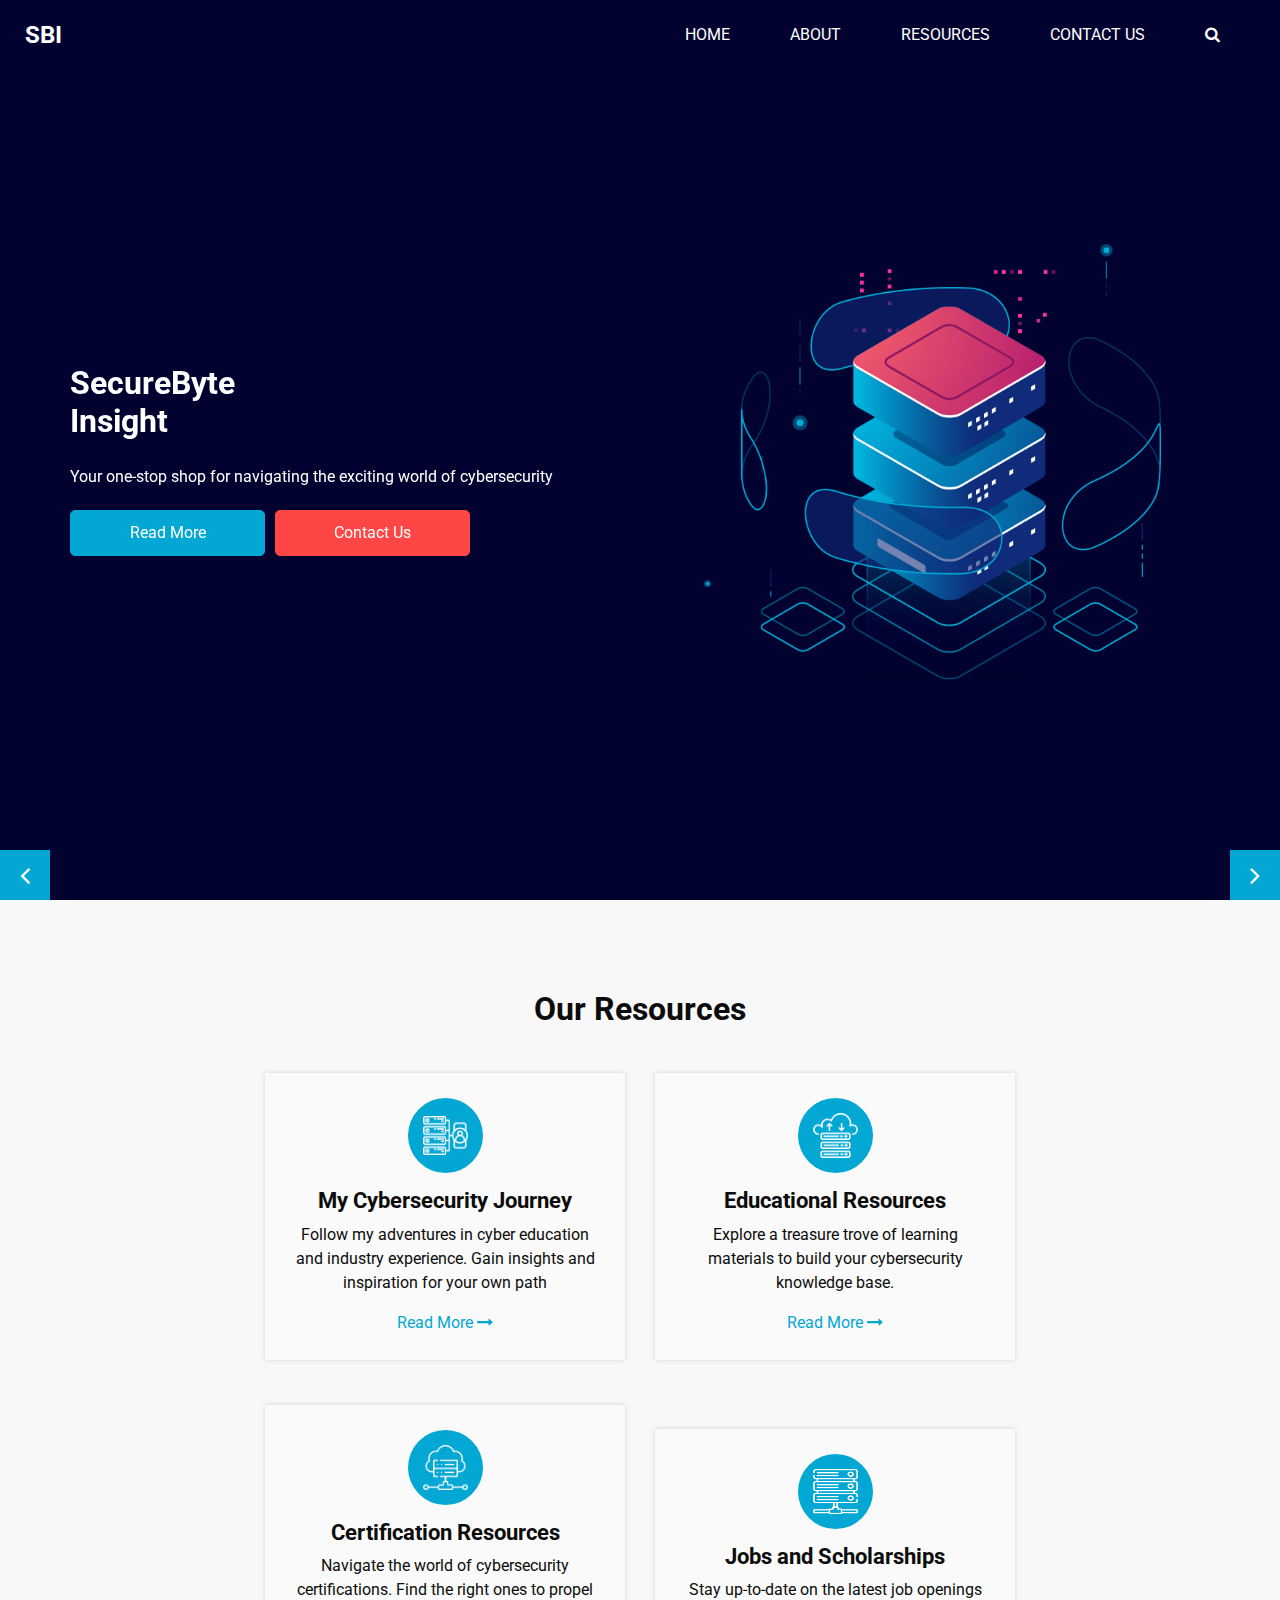
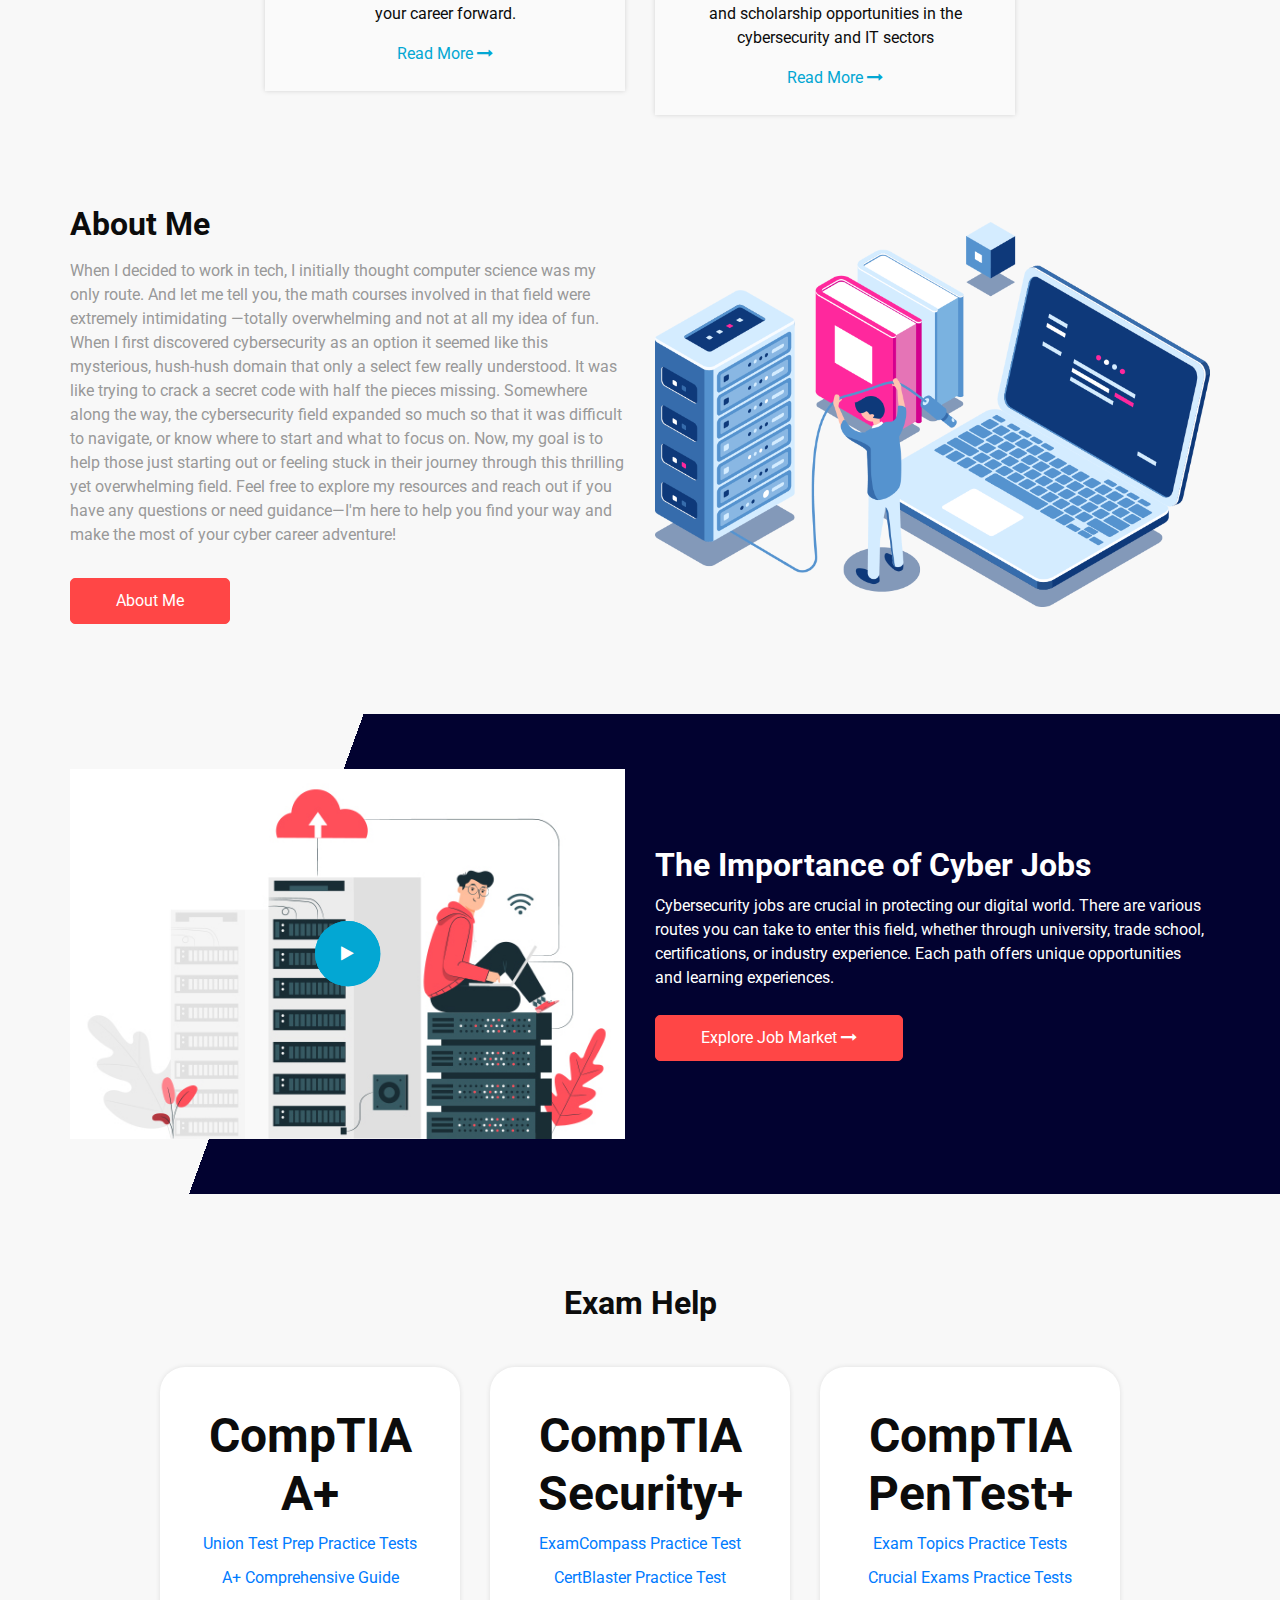
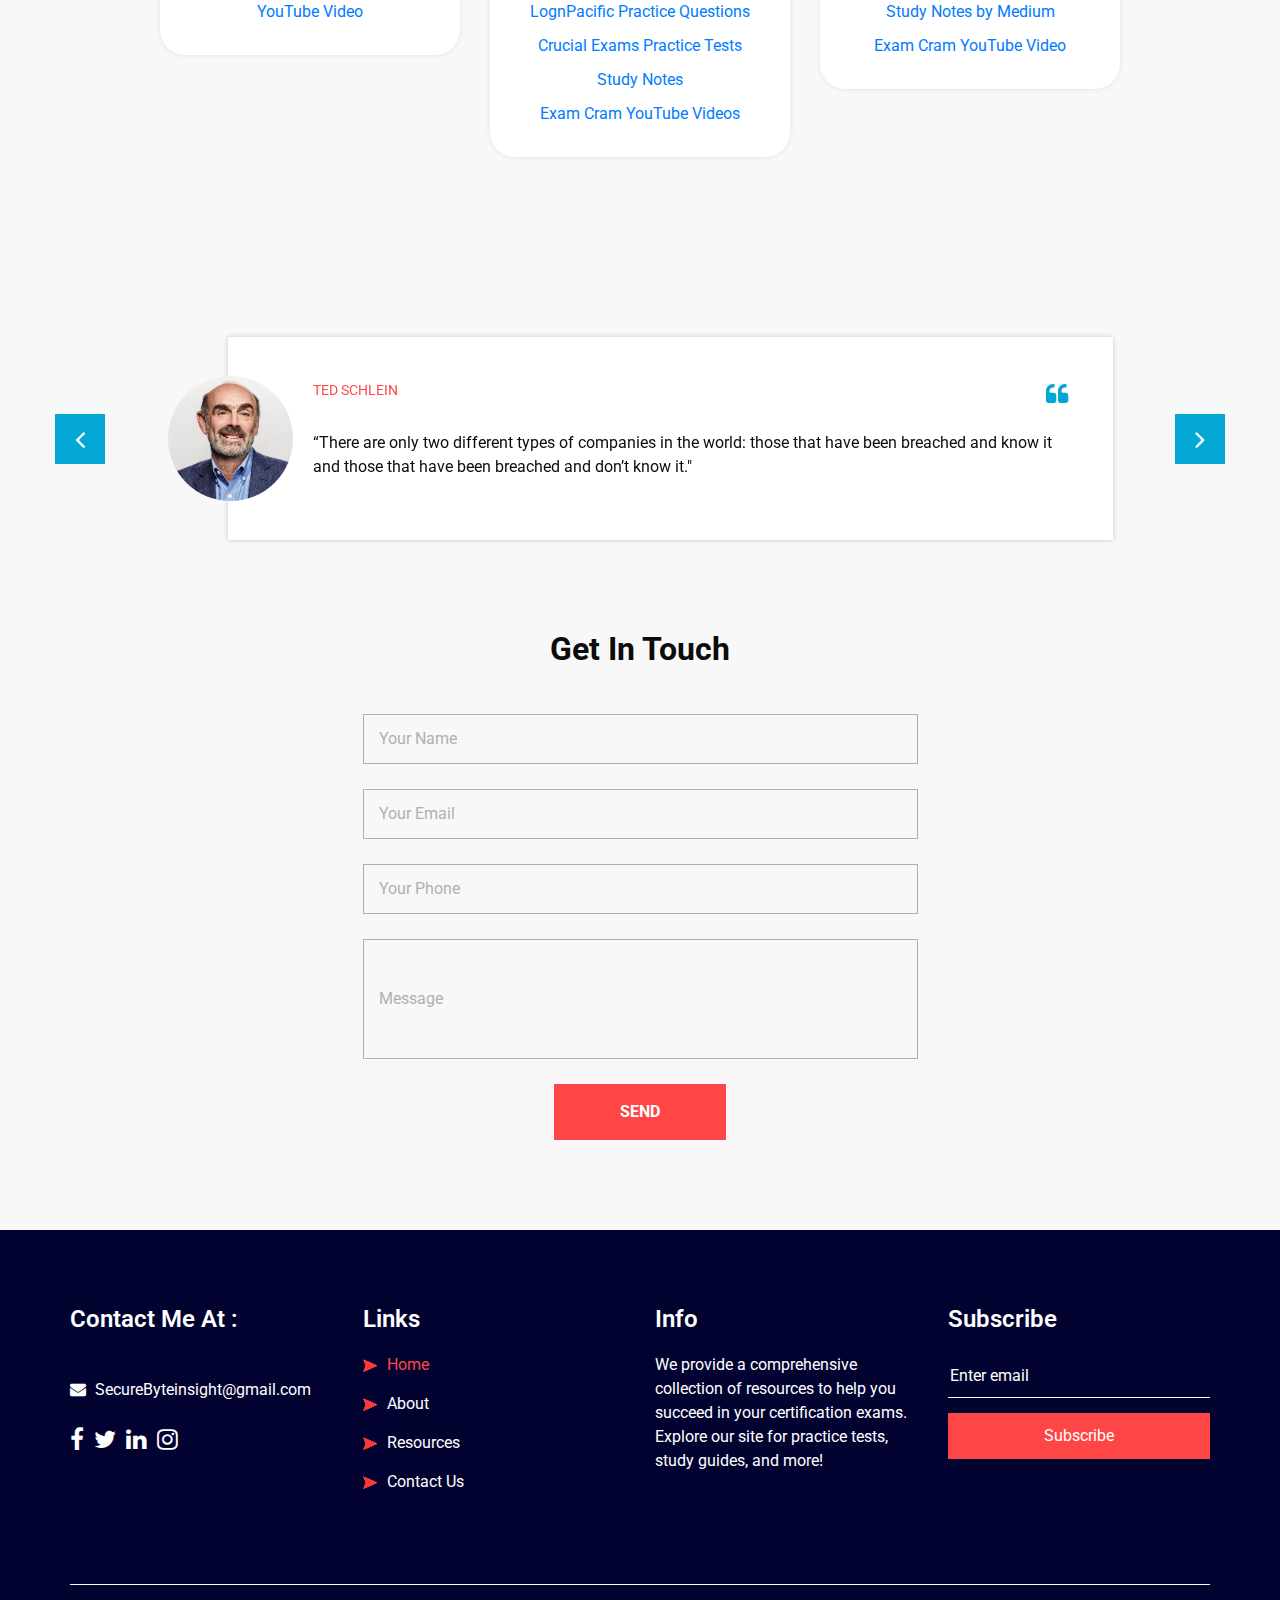
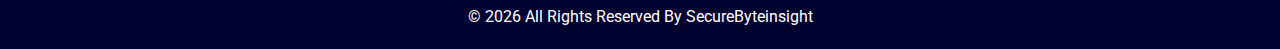
==== index.html @ 9b7c9694 "Add files via upload" ====
<!DOCTYPE html>
<html>

<head>
  <!-- Basic -->
  <meta charset="utf-8" />
  <meta http-equiv="X-UA-Compatible" content="IE=edge" />
  <!-- Mobile Metas -->
  <meta name="viewport" content="width=device-width, initial-scale=1, shrink-to-fit=no" />
  <!-- Site Metas -->
  <link rel="icon" href="images/fevicon.png" type="image/gif" />
  <meta name="keywords" content="" />
  <meta name="description" content="" />
  <meta name="author" content="" />

  <title>SecureByteinsight</title>


  <!-- bootstrap core css -->
  <link rel="stylesheet" type="text/css" href="css/bootstrap.css" />

  <!-- fonts style -->
  <link href="https://fonts.googleapis.com/css2?family=Roboto:wght@400;500;700;900&display=swap" rel="stylesheet">

  <!-- font awesome style -->
  <link href="css/font-awesome.min.css" rel="stylesheet" />

  <!-- Custom styles for this template -->
  <link href="css/style.css" rel="stylesheet" />
  <!-- responsive style -->
  <link href="css/responsive.css" rel="stylesheet" />

</head>

<body>

  <div class="hero_area">
    <!-- header section strats -->
    <header class="header_section">
      <div class="container-fluid">
        <nav class="navbar navbar-expand-lg custom_nav-container ">
          <a class="navbar-brand" href="index.html">
            <span>SBI</span>
          </a>

          <button class="navbar-toggler" type="button" data-toggle="collapse" data-target="#navbarSupportedContent" aria-controls="navbarSupportedContent" aria-expanded="false" aria-label="Toggle navigation">
            <span class=""> </span>
          </button>

          <div class="collapse navbar-collapse" id="navbarSupportedContent">
            <ul class="navbar-nav  ml-auto">
              <li class="nav-item active">
                <a class="nav-link" href="index.html">Home <span class="sr-only">(current)</span></a>
              </li>
              <li class="nav-item">
                <a class="nav-link" href="about.html"> About</a>
              </li>
              <li class="nav-item">
                <a class="nav-link" href="service.html">Resources</a>
              </li>
              <li class="nav-item">
                <a class="nav-link" href="contact.html">Contact Us</a>
              </li>
            </ul>
            <div class="quote_btn-container">
              <form class="form-inline">
                <button class="btn   nav_search-btn" type="submit">
                  <i class="fa fa-search" aria-hidden="true"></i>
                </button>
              </form>
              <a href="">
                
                <span>
                  
                </span>
              </a>
            </div>
          </div>
        </nav>
      </div>
    </header>
    <!-- end header section -->
    <!-- slider section -->
    <section class="slider_section ">
      <div id="customCarousel1" class="carousel slide" data-ride="carousel">
        <div class="carousel-inner">
          <div class="carousel-item active">
            <div class="container ">
              <div class="row">
                <div class="col-md-6">
                  <div class="detail-box">
                    <h1>
                      SecureByte <br>
                      Insight
                    </h1>
                    <p>
                      Your one-stop shop for navigating the exciting world of cybersecurity </p>
                    <div class="btn-box">
                      <a href="" class="btn-1">
                        Read More
                      </a>
                      <a href="" class="btn-2">
                        Contact Us
                      </a>
                    </div>
                  </div>
                </div>
                <div class="col-md-6">
                  <div class="row">
                    <div class=" col-lg-10 mx-auto">
                      <div class="img-box">
                        <img src="images/slider-img.png" alt="">
                      </div>
                    </div>
                  </div>
                </div>
              </div>
            </div>
          </div>
          <div class="carousel-item">
            <div class="container ">
              <div class="row">
                <div class="col-md-6">
                  <div class="detail-box">
                    <h1>
                      Welcome <br>
                      
                    </h1>
                    <p>
                      We are passionate about cyber education and helping others like you get started in this dynamic field</p>
                    <div class="btn-box">
                      <a href="" class="btn-1">
                        Read More
                      </a>
                      <a href="" class="btn-2">
                        Contact Us
                      </a>
                    </div>
                  </div>
                </div>
                <div class="col-md-6">
                  <div class="row">
                    <div class=" col-lg-10 mx-auto">
                      <div class="img-box">
                        <img src="images/slider-img.png" alt="">
                      </div>
                    </div>
                  </div>
                </div>
              </div>
            </div>
          </div>
          <div class="carousel-item">
            <div class="container ">
              <div class="row">
                <div class="col-md-6">
                  <div class="detail-box">
                    <h1>
                      The way of <br>
                      Success
                    </h1>
                    <p>
                      Whether you're new to IT or aiming to specialize in cyber this website is your launchpad to success</p>
                    <div class="btn-box">
                      <a href="" class="btn-1">
                        Read More
                      </a>
                      <a href="" class="btn-2">
                        Contact Us
                      </a>
                    </div>
                  </div>
                </div>
                <div class="col-md-6">
                  <div class="row">
                    <div class=" col-lg-10 mx-auto">
                      <div class="img-box">
                        <img src="images/slider-img.png" alt="">
                      </div>
                    </div>
                  </div>
                </div>
              </div>
            </div>
          </div>
        </div>
        <div class="carousel_btn-box">
          <a class="carousel-control-prev" href="#customCarousel1" role="button" data-slide="prev">
            <i class="fa fa-angle-left" aria-hidden="true"></i>
            <span class="sr-only">Previous</span>
          </a>
          <a class="carousel-control-next" href="#customCarousel1" role="button" data-slide="next">
            <i class="fa fa-angle-right" aria-hidden="true"></i>
            <span class="sr-only">Next</span>
          </a>
        </div>
      </div>
    </section>
    <!-- end slider section -->
  </div>

<!-- service section -->
<section class="service_section layout_padding">
  <div class="container">
    <div class="heading_container heading_center">
      <h2>
        Our Resources
      </h2>
    </div>
  </div>
  <div class="container">
    <div class="row justify-content-center">
      <div class="col-md-6 col-lg-4">
        <div class="box">
          <div class="img-box">
            <img src="images/s1.png" alt="">
          </div>
          <div class="detail-box">
            <h4>
              My Cybersecurity Journey
            </h4>
            <p>
              Follow my adventures in cyber education and industry experience. Gain insights and inspiration for your own path
            </p>
            <a href="about.html">
              Read More
              <i class="fa fa-long-arrow-right" aria-hidden="true"></i>
            </a>
          </div>
        </div>
      </div>
      <div class="col-md-6 col-lg-4">
        <div class="box">
          <div class="img-box">
            <img src="images/s2.png" alt="">
          </div>
          <div class="detail-box">
            <h4>
              Educational Resources
            </h4>
            <p>
              Explore a treasure trove of learning materials to build your cybersecurity knowledge base.
            </p>
            <a href="">
              Read More
              <i class="fa fa-long-arrow-right" aria-hidden="true"></i>
            </a>
          </div>
        </div>
      </div>
      <div class="w-100 d-none d-md-block"></div>
      <div class="col-md-6 col-lg-4">
        <div class="box">
          <div class="img-box">
            <img src="images/s3.png" alt="">
          </div>
          <div class="detail-box">
            <h4>
              Certification Resources
            </h4>
            <p>
              Navigate the world of cybersecurity certifications. Find the right ones to propel your career forward.
            </p>
            <a href="">
              Read More
              <i class="fa fa-long-arrow-right" aria-hidden="true"></i>
            </a>
          </div>
        </div>
      </div>
      <div class="col-md-6 col-lg-4 mt-4">
        <div class="box">
          <div class="img-box">
            <img src="images/s4.png" alt="">
          </div>
          <div class="detail-box">
            <h4>
              Jobs and Scholarships
            </h4>
            <p>
              Stay up-to-date on the latest job openings and scholarship opportunities in the cybersecurity and IT sectors
            </p>
            <a href="">
              Read More
              <i class="fa fa-long-arrow-right" aria-hidden="true"></i>
            </a>
          </div>
        </div>
      </div>
    </div>
  </div>
</section>

       

  <!-- end service section -->

  <!-- about section -->

  <section class="about_section layout_padding-bottom">
    <div class="container  ">
      <div class="row">
        <div class="col-md-6">
          <div class="detail-box">
            <div class="heading_container">
              <h2>
                About Me
              </h2>
            </div>
            <p>
              When I decided to work in tech, I initially thought computer science was my only route. And let me tell you, the math courses involved in that field were extremely intimidating —totally overwhelming and not at all my idea of fun. When I first discovered cybersecurity as an option it seemed like this mysterious, hush-hush domain that only a select few really understood. It was like trying to crack a secret code with half the pieces missing.  Somewhere along the way, the cybersecurity field expanded so much so that it was difficult to navigate, or know where to start and what to focus on. Now, my goal is to help those just starting out or feeling stuck in their journey through this thrilling yet overwhelming field. Feel free to explore my resources and reach out if you have any questions or need guidance—I'm here to help you find your way and make the most of your cyber career adventure! </p>

              <a href="about.html" class="btn-1">
                About Me 
              </a>
            
          </div>
        </div>
        <div class="col-md-6 ">
          <div class="img-box">
            <img src="images/about-img.png" alt="">
          </div>
        </div>

      </div>
    </div>
  </section>

  <!-- end about section -->


<!-- server section -->

<section class="server_section">
  <div class="container ">
    <div class="row">
      <div class="col-md-6">
        <div class="img-box">
          <img src="images/server-img.jpg" alt="">
          <div class="play_btn">
            <button>
              <i class="fa fa-play" aria-hidden="true"></i>
            </button>
          </div>
        </div>
      </div>
      <div class="col-md-6">
        <div class="detail-box">
          <div class="heading_container">
            <h2>
              The Importance of Cyber Jobs
            </h2>
            <p>
              Cybersecurity jobs are crucial in protecting our digital world. There are various routes you can take to enter this field, whether through university, trade school, certifications, or industry experience. Each path offers unique opportunities and learning experiences.
            </p>
          </div>
          <a href="https://www.cyberseek.org/">
            Explore Job Market
            <i class="fa fa-long-arrow-right" aria-hidden="true"></i>
          </a>
        </div>
      </div>
    </div>
  </div>
</section>

<!-- end server section -->


  <!-- price section -->

  <section class="price_section layout_padding">
    <div class="container">
      <div class="heading_container heading_center">
        <h2>
          Exam Help
        </h2>
      </div>
      <div class="price_container ">
        <div class="box">
          <div class="detail-box">
            <h2><span>CompTIA A+</span></h2>
            <h6>
            </h6>
            <ul class="price_features">
              <li>
                <li><a href="https://uniontestprep.com/comptia-a-core-series-exam/practice-test">Union Test Prep Practice Tests</a></li>
              </li>
              <li>
                <li><a href="https://medium.com/@amari.williams/comptia-a-certification-comprehensive-guide-2024-8d96bae0c6e0">A+ Comprehensive Guide</a></li>
              </li>
              <li>
                <li><a href="https://www.youtube.com/watch?v=6m_DZSzRajs">YouTube Video</a></li>
              </li>
              <li>
          
              </li>
              <li>
    
              </li>
              <li>
                
              </li>
            </ul>
          </div>
        </div>
        <div class="box">
          <div class="detail-box">
            <h2><span>CompTIA Security+</span></h2>
            <h6>
            </h6>
            <ul class="price_features">
              <li>
                  <a href="https://www.examcompass.com/comptia-security-plus-practice-test-1-exam-sy0-701" target="_blank">ExamCompass Practice Test</a>
              </li>
              <li>
                <li><a href="https://certblaster.com/free-security-sy0-701-practice-test/" target="_blank">CertBlaster Practice Test</a></li>
              </li>
              <li>
                <li><a href="https://lognpacific.com/free-certification-practice-tests/free-security-sy0-701-practice-questions/" target="_blank">LognPacific Practice Questions</a></li>
              <li>
                <li><a href="https://crucialexams.com/exams/comptia/security/sy0-701/practice-tests-practice-questions" target="_blank">Crucial Exams Practice Tests</a></li>
              </li>
              </li>
              <li>
                <li><a href="https://examsdigest.com/7-days-before-your-comptia-security-certification-exam/" target="_blank">Study Notes</a></li>
              </li>
              <li>
                <li><a href="https://www.youtube.com/playlist?list=PL7XJSuT7Dq_UDJgYoQGIW9viwM5hc4C7n" target="_blank">Exam Cram YouTube Videos</a></li>
              </li>
            </ul>
          </div>
        </div>
        <div class="box">
          <div class="detail-box">
            <h2><span>CompTIA PenTest+</span></h2>
            <h6>
            </h6>
            <ul class="price_features">
              <li>
                <li><a href="https://www.examtopics.com/exams/comptia/pt0-002/view/">Exam Topics Practice Tests</a></li>
              </li>
              <li>
                <li><a href="https://crucialexams.com/exams/comptia/pentest/pt0-002/practice-tests-practice-questions">Crucial Exams Practice Tests</a></li>
              </li>
              <li>
                <li><a href="https://codebendercate.medium.com/my-notes-for-pentest-2024-61a94aecab69">Study Notes by Medium </a></li>
              </li>
              <li>
                <li><a href="https://www.youtube.com/watch?v=WczBlBjoQeI">Exam Cram YouTube Video</a></li>
              </li>
              <li>
                
              </li>
              <li>
              
              </li>
            </ul>
          </div>
          </div>
        </div>
      </div>
    </div>
  </section>

  <!-- price section -->

  <!-- client section -->
  <section class="client_section ">
    <div class="container">
      <div class="heading_container heading_center">
        <h2>

        </h2>
        <p>
          
        </p>
      </div>
    </div>
    <div class="container px-0">
      <div id="customCarousel2" class="carousel  slide" data-ride="carousel">
        <div class="carousel-inner">
          <div class="carousel-item active">
            <div class="container">
              <div class="row">
                <div class="col-md-10 mx-auto">
                  <div class="box">
                    <div class="img-box">
                      <img src="images/ted2.jpg" alt="">
                    </div>
                    <div class="detail-box">
                      <div class="client_info">
                        <div class="client_name">
                          <h5>
                          </h5>
                          <h6>
                            Ted Schlein
                          </h6>
                        </div>
                        <i class="fa fa-quote-left" aria-hidden="true"></i>
                      </div>
                      <p>
                        “There are only two different types of companies in the world: those that have been breached and know it and those that have been breached and don’t know it." 
                      </p>
                    </div>
                  </div>
                </div>
              </div>
            </div>
          </div>
          <div class="carousel-item">
            <div class="container">
              <div class="row">
                <div class="col-md-10 mx-auto">
                  <div class="box">
                    <div class="img-box">
                      <img src="images/britney.jpg" alt="">
                    </div>
                    <div class="detail-box">
                      <div class="client_info">
                        <div class="client_name">
                          <h5>
                          </h5>
                          <h6>
                            Britney Hommertzheim
                          </h6>
                        </div>
                        <i class="fa fa-quote-left" aria-hidden="true"></i>
                      </div>
                      <p>
                        “As cybersecurity leaders, we have to create our message of influence because security is a culture, and you need the business to take place and be part of that security culture.”
                      </p>
                    </div>
                  </div>
                </div>
              </div>
            </div>
          </div>
          <div class="carousel-item">
            <div class="container">
              <div class="row">
                <div class="col-md-10 mx-auto">
                  <div class="box">
                    <div class="img-box">
                      <img src="images/frank.jpg" alt="">
                    </div>
                    <div class="detail-box">
                      <div class="client_info">
                        <div class="client_name">
                          <h5>
                            
                          </h5>
                          <h6>
                            Frank Abagnale
                          </h6>
                        </div>
                        <i class="fa fa-quote-left" aria-hidden="true"></i>
                      </div>
                      <p>
                        “The only secure computer is one that’s unplugged, locked in a safe, and buried 20 feet under the ground.” 
                      </p>
                    </div>
                  </div>
                </div>
              </div>
            </div>
          </div>
        </div>
        <div class="carousel_btn-box">
          <a class="carousel-control-prev" href="#customCarousel2" role="button" data-slide="prev">
            <i class="fa fa-angle-left" aria-hidden="true"></i>
            <span class="sr-only">Previous</span>
          </a>
          <a class="carousel-control-next" href="#customCarousel2" role="button" data-slide="next">
            <i class="fa fa-angle-right" aria-hidden="true"></i>
            <span class="sr-only">Next</span>
          </a>
        </div>
      </div>
    </div>
  </section>
  <!-- end client section -->

  <!-- contact section -->
  <section class="contact_section layout_padding-bottom">
    <div class="container">
      <div class="heading_container heading_center">
        <h2>
          Get In Touch
        </h2>
      </div>
      <div class="row">
        <div class="col-md-8 col-lg-6 mx-auto">
          <div class="form_container">
            <form action="">
              <div>
                <input type="text" placeholder="Your Name" />
              </div>
              <div>
                <input type="email" placeholder="Your Email" />
              </div>
              <div>
                <input type="text" placeholder="Your Phone" />
              </div>
              <div>
                <input type="text" class="message-box" placeholder="Message" />
              </div>
              <div class="btn_box ">
                <button>
                  SEND
                </button>
              </div>
            </form>
          </div>
        </div>
      </div>
    </div>
  </section>
  <!-- end contact section -->

  <!-- info section -->

  <section class="info_section layout_padding2">
    <div class="container">
      <div class="row">
        <div class="col-md-3">
          <div class="info_contact">
            <h4>
              Contact Me At : 
            </h4>
            <div class="contact_link_box">
              <a href="">
                
                <span>
                  
                </span>
              </a>
              <a href="">
                
                <span>
              
                </span>
              </a>
              <a href="">
                <i class="fa fa-envelope" aria-hidden="true"></i>
                <span>
                  SecureByteinsight@gmail.com
                </span>
              </a>
            </div>
          </div>
          <div class="info_social">
            <a href="">
              <i class="fa fa-facebook" aria-hidden="true"></i>
            </a>
            <a href="">
              <i class="fa fa-twitter" aria-hidden="true"></i>
            </a>
            <a href="">
              <i class="fa fa-linkedin" aria-hidden="true"></i>
            </a>
            <a href="">
              <i class="fa fa-instagram" aria-hidden="true"></i>
            </a>
          </div>
        </div>
        <div class="col-md-3">
          <div class="info_link_box">
            <h4>
              Links
            </h4>
            <div class="info_links">
              <a class="active" href="index.html">
                <img src="images/nav-bullet.png" alt="">
                Home
              </a>
              <a class="" href="about.html">
                <img src="images/nav-bullet.png" alt="">
                About
              </a>

              <a class="" href="services.html">
                <img src="images/nav-bullet.png" alt="">
                Resources
              </a>
              <a class="" href="contact.html">
                <img src="images/nav-bullet.png" alt="">
                Contact Us
              </a>
            </div>
          </div>
        </div>
        <div class="col-md-3">
          <div class="info_detail">
            <h4>
              Info
            </h4>
            <p>
              We provide a comprehensive collection of resources to help you succeed in your certification exams. Explore our site for practice tests, study guides, and more!
            </p>
          </div>
        </div>
        <div class="col-md-3 mb-0">
          <h4>
            Subscribe
          </h4>
          <form action="#">
            <input type="text" placeholder="Enter email" />
            <button type="submit">
              Subscribe
            </button>
          </form>
        </div>
      </div>
    </div>
  </section>

  <!-- end info section -->


  <!-- footer section -->
  <footer class="footer_section">
    <div class="container">
      <p>
        &copy; <span id="displayYear"></span> All Rights Reserved By
        <a href="https://html.design/">SecureByteinsight</a>
      </p>
    </div>
  </footer>
  <!-- footer section -->

  <!-- jQery -->
  <script src="js/jquery-3.4.1.min.js"></script>
  <!-- bootstrap js -->
  <script src="js/bootstrap.js"></script>
  <!-- custom js -->
  <script src="js/custom.js"></script>


</body>

</html>
---- css/style.css ----
body {
  font-family: "Roboto", sans-serif;
  color: #0c0c0c;
  background-color: #f8f8f8;
  overflow-x: hidden;
}

.layout_padding {
  padding: 90px 0;
}

.layout_padding2 {
  padding: 75px 0;
}

.layout_padding2-top {
  padding-top: 75px;
}

.layout_padding2-bottom {
  padding-bottom: 75px;
}

.layout_padding-top {
  padding-top: 90px;
}

.layout_padding-bottom {
  padding-bottom: 90px;
}

.heading_container {
  display: -webkit-box;
  display: -ms-flexbox;
  display: flex;
  -webkit-box-orient: vertical;
  -webkit-box-direction: normal;
      -ms-flex-direction: column;
          flex-direction: column;
  -webkit-box-align: start;
      -ms-flex-align: start;
          align-items: flex-start;
}

.heading_container h2 {
  position: relative;
  font-weight: bold;
  margin: 0;
}

.heading_container.heading_center {
  -webkit-box-align: center;
      -ms-flex-align: center;
          align-items: center;
  text-align: center;
}

.heading_container p {
  margin-top: 10px;
  margin-bottom: 0;
}

.container_border_style {
  position: relative;
  padding: 20px;
}

.container_border_style::before, .container_border_style::after {
  content: "";
  position: absolute;
  top: 50%;
  width: 3px;
  height: 90px;
  background-color: #03a7d3;
  -webkit-transform: translateY(-50%);
          transform: translateY(-50%);
}

.container_border_style::before {
  left: 0;
}

.container_border_style::after {
  right: 0;
}

a,
a:hover,
a:focus {
  text-decoration: none;
}

a:hover,
a:focus {
  color: initial;
}

.btn,
.btn:focus {
  outline: none !important;
  -webkit-box-shadow: none;
          box-shadow: none;
}

/*header section*/
.hero_area {
  position: relative;
  background-color: #020230;
  min-height: 100vh;
  display: -webkit-box;
  display: -ms-flexbox;
  display: flex;
  -webkit-box-orient: vertical;
  -webkit-box-direction: normal;
      -ms-flex-direction: column;
          flex-direction: column;
}

.sub_page .hero_area {
  min-height: auto;
}

.header_section .container-fluid {
  padding-right: 25px;
  padding-left: 25px;
}

.navbar-brand span {
  font-weight: bold;
  color: #ffffff;
  font-size: 24px;
  text-transform: uppercase;
}

.custom_nav-container {
  padding: 10px 0;
}

.custom_nav-container .navbar-nav .nav-item .nav-link {
  padding: 3px 15px;
  margin: 10px 15px;
  color: #ffffff;
  text-align: center;
  text-transform: uppercase;
}

.custom_nav-container .nav_search-btn {
  width: 35px;
  height: 35px;
  padding: 0;
  border: none;
  color: #ffffff;
  margin: 0 20px;
}

.custom_nav-container .navbar-toggler {
  outline: none;
}

.custom_nav-container .navbar-toggler {
  padding: 0;
  width: 37px;
  height: 42px;
  -webkit-transition: all 0.3s;
  transition: all 0.3s;
}

.custom_nav-container .navbar-toggler span {
  display: block;
  width: 35px;
  height: 4px;
  background-color: #ffffff;
  margin: 7px 0;
  -webkit-transition: all 0.3s;
  transition: all 0.3s;
  position: relative;
  border-radius: 5px;
  transition: all 0.3s;
}

.custom_nav-container .navbar-toggler span::before, .custom_nav-container .navbar-toggler span::after {
  content: "";
  position: absolute;
  left: 0;
  height: 100%;
  width: 100%;
  background-color: #ffffff;
  top: -10px;
  border-radius: 5px;
  -webkit-transition: all 0.3s;
  transition: all 0.3s;
}

.custom_nav-container .navbar-toggler span::after {
  top: 10px;
}

.custom_nav-container .navbar-toggler[aria-expanded="true"] {
  -webkit-transform: rotate(360deg);
          transform: rotate(360deg);
}

.custom_nav-container .navbar-toggler[aria-expanded="true"] span {
  -webkit-transform: rotate(45deg);
          transform: rotate(45deg);
}

.custom_nav-container .navbar-toggler[aria-expanded="true"] span::before, .custom_nav-container .navbar-toggler[aria-expanded="true"] span::after {
  -webkit-transform: rotate(90deg);
          transform: rotate(90deg);
  top: 0;
}

.custom_nav-container .navbar-toggler[aria-expanded="true"] .s-1 {
  -webkit-transform: rotate(45deg);
          transform: rotate(45deg);
  margin: 0;
  margin-bottom: -4px;
}

.custom_nav-container .navbar-toggler[aria-expanded="true"] .s-2 {
  display: none;
}

.custom_nav-container .navbar-toggler[aria-expanded="true"] .s-3 {
  -webkit-transform: rotate(-45deg);
          transform: rotate(-45deg);
  margin: 0;
  margin-top: -4px;
}

.custom_nav-container .navbar-toggler[aria-expanded="false"] .s-1,
.custom_nav-container .navbar-toggler[aria-expanded="false"] .s-2,
.custom_nav-container .navbar-toggler[aria-expanded="false"] .s-3 {
  -webkit-transform: none;
          transform: none;
}

.quote_btn-container {
  display: -webkit-box;
  display: -ms-flexbox;
  display: flex;
  -webkit-box-align: center;
      -ms-flex-align: center;
          align-items: center;
}

.quote_btn-container a {
  color: #ffffff;
  text-transform: uppercase;
}

.quote_btn-container a span {
  margin-left: 5px;
}

/*end header section*/
/* slider section */
.slider_section {
  -webkit-box-flex: 1;
      -ms-flex: 1;
          flex: 1;
  display: -webkit-box;
  display: -ms-flexbox;
  display: flex;
  -webkit-box-align: center;
      -ms-flex-align: center;
          align-items: center;
  padding-top: 45px;
  padding-bottom: 90px;
}

.slider_section .row {
  -webkit-box-align: center;
      -ms-flex-align: center;
          align-items: center;
}

.slider_section #customCarousel1 {
  width: 100%;
  position: unset;
}

.slider_section .detail-box {
  color: #ffffff;
}

.slider_section .detail-box h1 {
  font-weight: bold;
  margin-bottom: 25px;
  font-size: 2rem;
}

.slider_section .detail-box h1 span {
  font-size: 3rem;
  color: #03a7d3;
}

.slider_section .detail-box .btn-box {
  display: -webkit-box;
  display: -ms-flexbox;
  display: flex;
  margin: 0 -5px;
}

.slider_section .detail-box a {
  margin: 5px;
  width: 195px;
  text-align: center;
}

.slider_section .detail-box .btn-1 {
  display: inline-block;
  padding: 10px 15px;
  background-color: #03a7d3;
  color: #ffffff;
  border-radius: 5px;
  border: 1px solid #03a7d3;
  -webkit-transition: all .3s;
  transition: all .3s;
}

.slider_section .detail-box .btn-1:hover {
  background-color: transparent;
  color: #03a7d3;
}

.slider_section .detail-box .btn-2 {
  display: inline-block;
  padding: 10px 15px;
  background-color: #ff4646;
  color: #ffffff;
  border-radius: 5px;
  border: 1px solid #ff4646;
  -webkit-transition: all .3s;
  transition: all .3s;
}

.slider_section .detail-box .btn-2:hover {
  background-color: transparent;
  color: #ff4646;
}

.slider_section .img-box img {
  width: 100%;
}

.slider_section .carousel_btn-box {
  position: absolute;
  bottom: 0;
  left: 0;
  display: -webkit-box;
  display: -ms-flexbox;
  display: flex;
  -webkit-box-pack: justify;
      -ms-flex-pack: justify;
          justify-content: space-between;
  width: 100%;
  height: 50px;
  z-index: 3;
  font-size: 22px;
}

.slider_section .carousel_btn-box .carousel-control-prev,
.slider_section .carousel_btn-box .carousel-control-next {
  position: unset;
  width: 50px;
  height: 50px;
  background-color: #03a7d3;
  opacity: 1;
  font-size: 28px;
  -webkit-transition: all .3s;
  transition: all .3s;
}

.slider_section .carousel_btn-box .carousel-control-prev:hover,
.slider_section .carousel_btn-box .carousel-control-next:hover {
  background-color: #ffffff;
  color: #000000;
}

.about_section .row {
  -webkit-box-align: center;
      -ms-flex-align: center;
          align-items: center;
}

.about_section .img-box img {
  max-width: 100%;
}

.about_section .detail-box p {
  color: #999;
  margin-top: 15px;
}

.about_section .detail-box a {
  display: inline-block;
  padding: 10px 45px;
  background-color: #ff4646;
  color: #ffffff;
  border-radius: 5px;
  border: 1px solid #ff4646;
  -webkit-transition: all .3s;
  transition: all .3s;
  margin-top: 15px;
}

.about_section .detail-box a:hover {
  background-color: transparent;
  color: #ff4646;
}

.service_section {
  position: relative;
}

.service_section .box {
  margin-top: 45px;
  display: -webkit-box;
  display: -ms-flexbox;
  display: flex;
  -webkit-box-orient: vertical;
  -webkit-box-direction: normal;
      -ms-flex-direction: column;
          flex-direction: column;
  -webkit-box-align: center;
      -ms-flex-align: center;
          align-items: center;
  text-align: center;
  padding: 25px;
  background-color: #fafafa;
  -webkit-box-shadow: 0 0 5px 0 rgba(0, 0, 0, 0.15);
          box-shadow: 0 0 5px 0 rgba(0, 0, 0, 0.15);
}

.service_section .box .img-box {
  width: 75px;
  height: 75px;
  background-color: #03a7d3;
  border-radius: 100%;
  display: -webkit-box;
  display: -ms-flexbox;
  display: flex;
  -webkit-box-pack: center;
      -ms-flex-pack: center;
          justify-content: center;
  -webkit-box-align: center;
      -ms-flex-align: center;
          align-items: center;
  -webkit-transition: all .2s;
  transition: all .2s;
  padding: 10px;
}

.service_section .box .img-box img {
  width: 100%;
  max-width: 45px;
  max-height: 45px;
}

.service_section .box .detail-box {
  margin-top: 15px;
}

.service_section .box .detail-box h4 {
  font-weight: bold;
  font-size: 22px;
}

.service_section .box .detail-box a {
  color: #03a7d3;
}

.service_section .box .detail-box a:hover {
  color: #ff4646;
}

.service_section .box:hover .img-box {
  background-color: #ff4646;
}

.server_section {
  background: linear-gradient(110deg, transparent 25%, #020230 25%);
  padding: 55px 0;
  color: #ffffff;
}

.server_section .row {
  -webkit-box-align: center;
      -ms-flex-align: center;
          align-items: center;
}

.server_section .img-box {
  position: relative;
}

.server_section .img-box img {
  width: 100%;
}

.server_section .img-box .play_btn {
  position: absolute;
  top: 50%;
  left: 50%;
  display: -webkit-box;
  display: -ms-flexbox;
  display: flex;
  -webkit-box-align: center;
      -ms-flex-align: center;
          align-items: center;
  -webkit-box-pack: center;
      -ms-flex-pack: center;
          justify-content: center;
  width: 65px;
  height: 65px;
  -webkit-transform: translate(-50%, -50%);
          transform: translate(-50%, -50%);
  border: none;
}

.server_section .img-box .play_btn button {
  background-color: transparent;
  border: none;
  background-color: #03a7d3;
  color: #ffffff;
  width: 100%;
  height: 100%;
  border-radius: 100%;
  position: relative;
  z-index: 3;
  outline: none;
}

.server_section .img-box .play_btn:before, .server_section .img-box .play_btn:after {
  content: "";
  width: 100%;
  height: 100%;
  position: absolute;
  top: 50%;
  left: 50%;
  background-color: #03a7d3;
  opacity: 1;
  border-radius: 100%;
  -webkit-transform: translate(-50%, -50%);
          transform: translate(-50%, -50%);
}

.server_section .img-box .play_btn:before {
  z-index: 2;
  -webkit-animation: before-animation 1500ms infinite;
          animation: before-animation 1500ms infinite;
}

.server_section .img-box .play_btn:after {
  z-index: 1;
  -webkit-animation: after-animation 1500ms infinite;
          animation: after-animation 1500ms infinite;
}

@-webkit-keyframes before-animation {
  0% {
    -webkit-transform: translateX(-50%) translateY(-50%) translateZ(0) scale(1);
            transform: translateX(-50%) translateY(-50%) translateZ(0) scale(1);
    opacity: 1;
  }
  100% {
    -webkit-transform: translateX(-50%) translateY(-50%) translateZ(0) scale(1.5);
            transform: translateX(-50%) translateY(-50%) translateZ(0) scale(1.5);
    opacity: 0;
  }
}

@keyframes before-animation {
  0% {
    -webkit-transform: translateX(-50%) translateY(-50%) translateZ(0) scale(1);
            transform: translateX(-50%) translateY(-50%) translateZ(0) scale(1);
    opacity: 1;
  }
  100% {
    -webkit-transform: translateX(-50%) translateY(-50%) translateZ(0) scale(1.5);
            transform: translateX(-50%) translateY(-50%) translateZ(0) scale(1.5);
    opacity: 0;
  }
}

@-webkit-keyframes after-animation {
  0% {
    -webkit-transform: translateX(-50%) translateY(-50%) translateZ(0) scale(1);
            transform: translateX(-50%) translateY(-50%) translateZ(0) scale(1);
    opacity: 1;
  }
  100% {
    -webkit-transform: translateX(-50%) translateY(-50%) translateZ(0) scale(2);
            transform: translateX(-50%) translateY(-50%) translateZ(0) scale(2);
    opacity: 0;
  }
}

@keyframes after-animation {
  0% {
    -webkit-transform: translateX(-50%) translateY(-50%) translateZ(0) scale(1);
            transform: translateX(-50%) translateY(-50%) translateZ(0) scale(1);
    opacity: 1;
  }
  100% {
    -webkit-transform: translateX(-50%) translateY(-50%) translateZ(0) scale(2);
            transform: translateX(-50%) translateY(-50%) translateZ(0) scale(2);
    opacity: 0;
  }
}

.server_section .detail-box a {
  display: inline-block;
  padding: 10px 45px;
  background-color: #ff4646;
  color: #ffffff;
  border-radius: 5px;
  border: 1px solid #ff4646;
  -webkit-transition: all .3s;
  transition: all .3s;
  margin-top: 25px;
}

.server_section .detail-box a:hover {
  background-color: transparent;
  color: #ff4646;
}

.price_section .price_container {
  display: -webkit-box;
  display: -ms-flexbox;
  display: flex;
  -ms-flex-wrap: wrap;
      flex-wrap: wrap;
  -webkit-box-pack: center;
      -ms-flex-pack: center;
          justify-content: center;
  text-align: center;
}

.price_section .price_container .box {
  margin: 45px 15px 0 15px;
}

.price_section .price_container .box .detail-box {
  width: 300px;
  padding: 40px 20px 15px 20px;
  background-color: #fff;
  border-radius: 25px;
  -webkit-box-shadow: 0 0 5px 0 rgba(0, 0, 0, 0.1);
          box-shadow: 0 0 5px 0 rgba(0, 0, 0, 0.1);
}

.price_section .price_container .box .detail-box h2 {
  font-weight: bold;
}

.price_section .price_container .box .detail-box h2 span {
  font-size: 3rem;
}

.price_section .price_container .box .detail-box h6 {
  text-transform: uppercase;
  color: #03a7d3;
  font-size: 20px;
  margin-bottom: 10px;
}

.price_section .price_container .box .price_features {
  padding: 0;
  list-style-type: none;
}

.price_section .price_container .box .price_features li {
  margin: 10px 0;
}

.price_section .price_container .box .btn-box {
  margin-top: 25px;
}

.price_section .price_container .box .btn-box a {
  display: inline-block;
  padding: 10px 35px;
  background-color: #ff4646;
  color: #ffffff;
  border-radius: 5px;
  border: 1px solid #ff4646;
  -webkit-transition: all .3s;
  transition: all .3s;
  border: none;
}

.price_section .price_container .box .btn-box a:hover {
  background-color: transparent;
  color: #ff4646;
}

.price_section .price_container .box .btn-box a:hover {
  background-color: #03a7d3;
  color: #ffffff;
}

.price_section .price_container .box:hover {
  color: #ffffff;
}

.price_section .price_container .box:hover .detail-box {
  background-color: #03a7d3;
}

.price_section .price_container .box:hover h6 {
  color: #ffffff;
}

.price_section .price_container .box:hover a {
  background-color: #03a7d3;
  color: #ffffff;
}

.client_section {
  padding-bottom: 45px;
}

.client_section .heading_container {
  margin-bottom: 35px;
}

.client_section .box {
  display: -webkit-box;
  display: -ms-flexbox;
  display: flex;
  -webkit-box-align: center;
      -ms-flex-align: center;
          align-items: center;
  margin: 45px 0;
}

.client_section .box .img-box {
  width: 125px;
  height: 125px;
  min-width: 125px;
  border-radius: 100%;
  overflow: hidden;
  margin-right: -65px;
  position: relative;
}

.client_section .box .img-box img {
  width: 100%;
}

.client_section .box .client_info {
  display: -webkit-box;
  display: -ms-flexbox;
  display: flex;
  -webkit-box-pack: justify;
      -ms-flex-pack: justify;
          justify-content: space-between;
}

.client_section .box .client_info .client_name h5 {
  font-weight: bold;
  color: #03a7d3;
  margin-bottom: 0;
  text-transform: uppercase;
}

.client_section .box .client_info .client_name h6 {
  margin-bottom: 0;
  color: #ff4646;
  font-weight: normal;
  font-size: 14px;
  text-transform: uppercase;
}

.client_section .box .client_info i {
  font-size: 24px;
  color: #03a7d3;
}

.client_section .box p {
  margin-top: 25px;
}

.client_section .box .detail-box {
  background-color: #ffffff;
  padding: 45px 45px 45px 85px;
  -webkit-box-shadow: 0 0 5px 0 rgba(0, 0, 0, 0.2);
          box-shadow: 0 0 5px 0 rgba(0, 0, 0, 0.2);
}

.client_section .carousel-control-prev,
.client_section .carousel-control-next {
  width: 50px;
  height: 50px;
  background-color: #03a7d3;
  opacity: 1;
  font-size: 28px;
  font-weight: bold;
  top: 50%;
  -webkit-transform: translateY(-50%);
          transform: translateY(-50%);
}

.client_section .carousel-control-prev {
  left: 0;
}

.client_section .carousel-control-next {
  right: 0;
}

.contact_section {
  position: relative;
}

.contact_section .heading_container {
  margin-bottom: 45px;
}

.contact_section .form_container input {
  width: 100%;
  border: 1px solid #b0b0b0;
  height: 50px;
  margin-bottom: 25px;
  padding-left: 15px;
  background-color: transparent;
  outline: none;
  color: #101010;
}

.contact_section .form_container input::-webkit-input-placeholder {
  color: #b0b0b0;
}

.contact_section .form_container input:-ms-input-placeholder {
  color: #b0b0b0;
}

.contact_section .form_container input::-ms-input-placeholder {
  color: #b0b0b0;
}

.contact_section .form_container input::placeholder {
  color: #b0b0b0;
}

.contact_section .form_container input.message-box {
  height: 120px;
}

.contact_section .form_container .btn_box {
  display: -webkit-box;
  display: -ms-flexbox;
  display: flex;
  -webkit-box-pack: center;
      -ms-flex-pack: center;
          justify-content: center;
}

.contact_section .form_container button {
  border: none;
  text-transform: uppercase;
  display: inline-block;
  padding: 15px 65px;
  background-color: #ff4646;
  color: #ffffff;
  border-radius: 0;
  border: 1px solid #ff4646;
  -webkit-transition: all .3s;
  transition: all .3s;
  font-weight: bold;
}

.contact_section .form_container button:hover {
  background-color: transparent;
  color: #ff4646;
}

/* info section */
.info_section {
  background-color: #020230;
  color: #ffffff;
}

.info_section h4 {
  font-weight: 600;
  margin-bottom: 20px;
}

.info_section .info_contact .contact_link_box {
  display: -webkit-box;
  display: -ms-flexbox;
  display: flex;
  -webkit-box-orient: vertical;
  -webkit-box-direction: normal;
      -ms-flex-direction: column;
          flex-direction: column;
}

.info_section .info_contact .contact_link_box a {
  margin: 5px 0;
  color: #ffffff;
}

.info_section .info_contact .contact_link_box a i {
  margin-right: 5px;
}

.info_section .info_contact .contact_link_box a:hover {
  color: #ff4646;
}

.info_section .info_social {
  display: -webkit-box;
  display: -ms-flexbox;
  display: flex;
  margin-top: 20px;
}

.info_section .info_social a {
  display: -webkit-box;
  display: -ms-flexbox;
  display: flex;
  -webkit-box-pack: center;
      -ms-flex-pack: center;
          justify-content: center;
  -webkit-box-align: center;
      -ms-flex-align: center;
          align-items: center;
  color: #ffffff;
  border-radius: 100%;
  margin-right: 10px;
  font-size: 24px;
}

.info_section .info_social a:hover {
  color: #ff4646;
}

.info_section .info_links {
  display: -webkit-box;
  display: -ms-flexbox;
  display: flex;
  -webkit-box-orient: vertical;
  -webkit-box-direction: normal;
      -ms-flex-direction: column;
          flex-direction: column;
  -ms-flex-wrap: wrap;
      flex-wrap: wrap;
}

.info_section .info_links a {
  display: -webkit-box;
  display: -ms-flexbox;
  display: flex;
  -webkit-box-align: center;
      -ms-flex-align: center;
          align-items: center;
  margin-bottom: 15px;
  color: #ffffff;
}

.info_section .info_links a img {
  margin-right: 10px;
}

.info_section .info_links a:hover, .info_section .info_links a.active {
  color: #ff4646;
}

.info_section form input {
  border: none;
  border-bottom: 1px solid #ffffff;
  background-color: transparent;
  width: 100%;
  height: 45px;
  color: #ffffff;
  outline: none;
}

.info_section form input::-webkit-input-placeholder {
  color: #ffffff;
}

.info_section form input:-ms-input-placeholder {
  color: #ffffff;
}

.info_section form input::-ms-input-placeholder {
  color: #ffffff;
}

.info_section form input::placeholder {
  color: #ffffff;
}

.info_section form button {
  width: 100%;
  text-align: center;
  display: inline-block;
  padding: 10px 55px;
  background-color: #ff4646;
  color: #ffffff;
  border-radius: 0;
  border: 1px solid #ff4646;
  -webkit-transition: all .3s;
  transition: all .3s;
  margin-top: 15px;
}

.info_section form button:hover {
  background-color: transparent;
  color: #ff4646;
}

/* end info section */
/* footer section*/
.footer_section {
  position: relative;
  background-color: #020230;
  text-align: center;
}

.footer_section p {
  color: #ffffff;
  padding: 20px 0;
  margin: 0;
  border-top: 1px solid #ffffff;
}

.footer_section p a {
  color: inherit;
}
/*# sourceMappingURL=style.css.map */
---- css/responsive.css ----
@media (max-width: 1300px) {}

@media (max-width: 1120px) {}

@media (max-width: 992px) {
  .hero_area {
    min-height: auto;
  }

  #navbarSupportedContent {
    padding: 15px 0 25px 0;
  }

  .quote_btn-container {
    flex-direction: column;
    align-items: center;
  }

  .quote_btn-container a {
    margin-right: 0;
    margin-top: 10px;
  }

  .slider_section {
    padding: 45px 0 90px 0;
  }


  .client_section .box {
    margin: 15px;
  }

  .client_section .carousel_btn-box {
    display: flex;
    justify-content: center;
    margin-top: 45px;
  }

  .client_section .carousel-control-prev,
  .client_section .carousel-control-next {
    position: unset;
    margin: 0 2.5px;
    width: 45px;
    height: 45px;
  }

  .info_section .info_main_row>div {
    margin-bottom: 25px;
  }
}

@media (max-width: 768px) {
  .slider_section .detail-box {
    margin-bottom: 45px;
    text-align: center;
  }

  .slider_section .detail-box .btn-box {
    justify-content: center;
  }

  .about_section .detail-box {
    margin-bottom: 45px;
  }


  .service_section .row .service_col_middle {
    order: 2;
  }

  .service_section .service_col_middle .box {
    margin-bottom: 45px;
  }

  .server_section {
    background: none;
    background-color: #020230;
  }

  .server_section .img-box {
    margin-bottom: 25px;
  }

  .contact_section .form_container {
    margin-right: 0;
    margin-bottom: 45px;
  }

  .info_section .row>div {
    display: flex;
    flex-direction: column;
    align-items: center;
    text-align: center;
    margin-bottom: 35px;
  }

  .info_section .info_links {
    align-items: center;
  }
}

@media (max-width: 576px) {


  .client_section .box {
    flex-direction: column;
    align-items: center;
  }

  .client_section .box .detail-box {
    padding: 85px 45px 45px 45px;

  }

  .client_section .box .img-box {
    margin-right: 0;
    margin-bottom: -65px;
  }
}

@media (max-width: 480px) {}

@media (max-width: 420px) {}

@media (max-width: 376px) {
  .slider_section .detail_box h1 {
    font-size: 2.5rem;
  }
}

@media (min-width: 1200px) {
  .container {
    max-width: 1170px;
  }
}
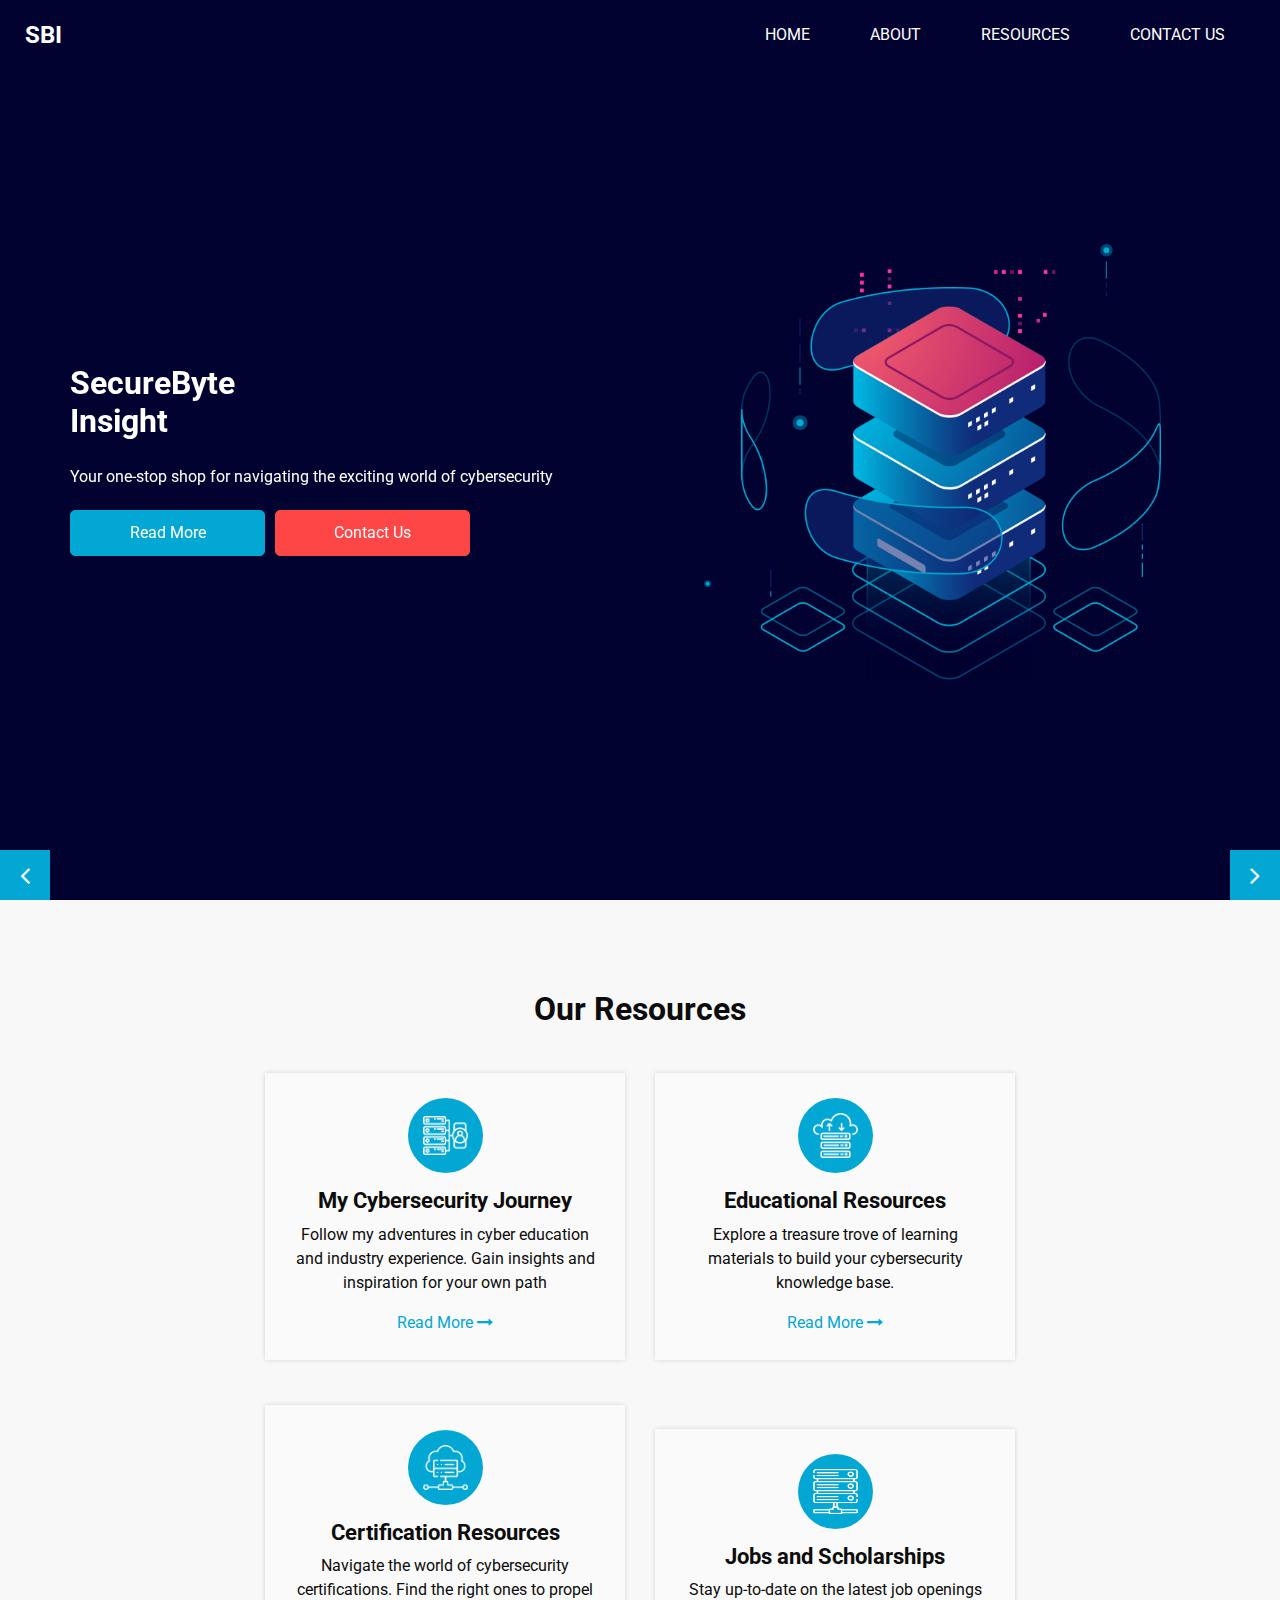
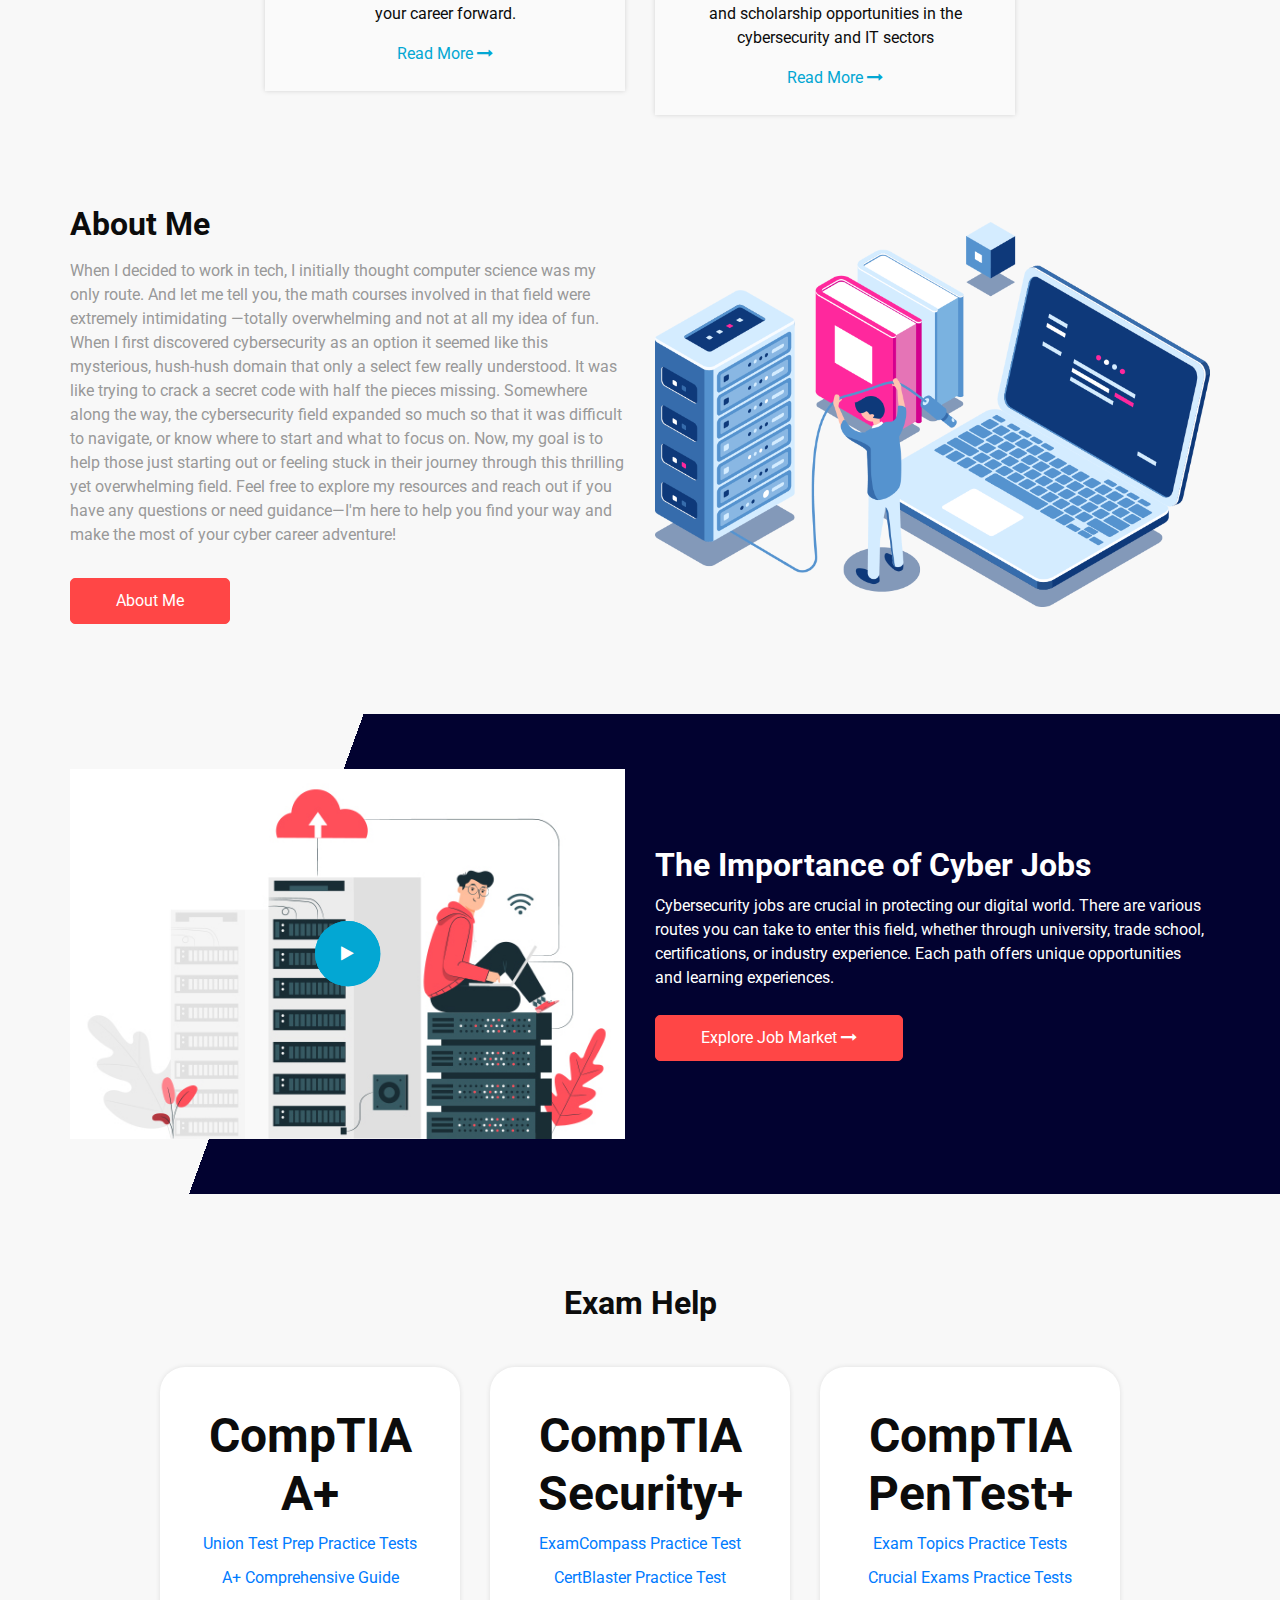
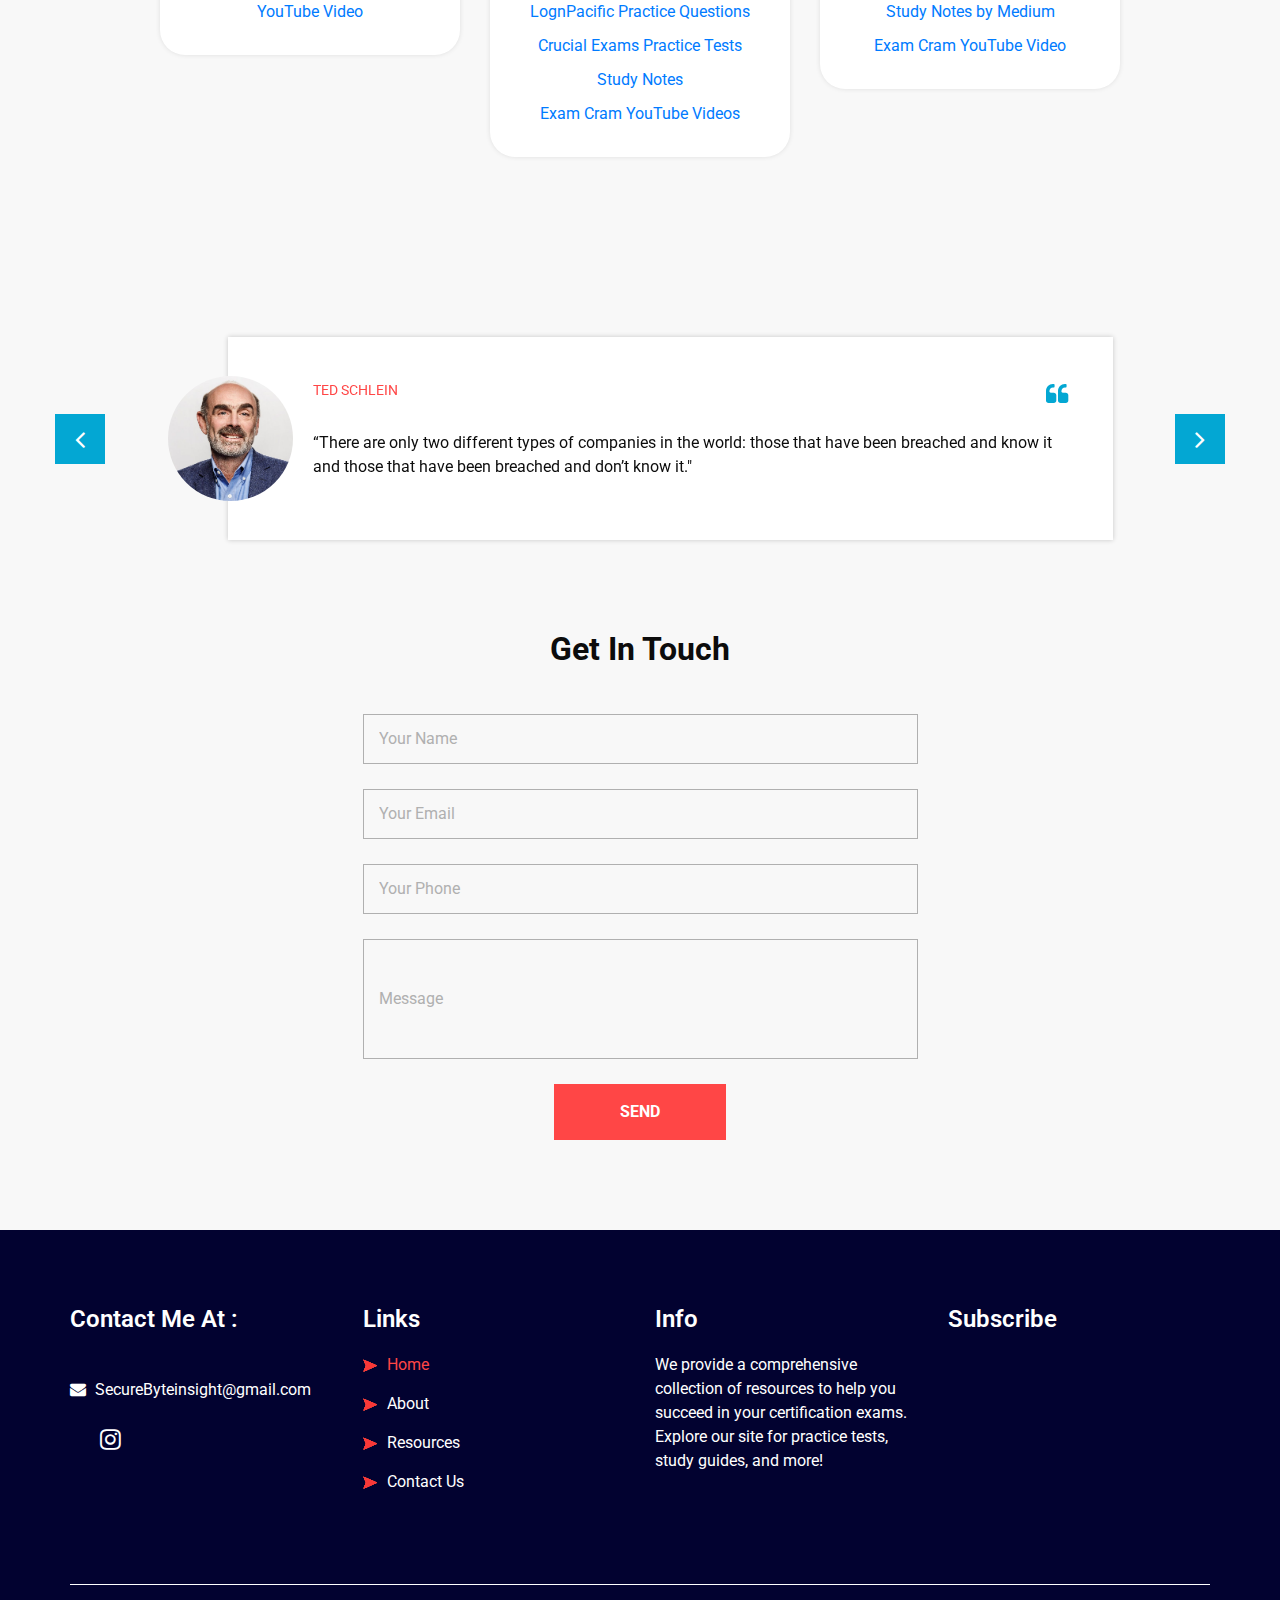
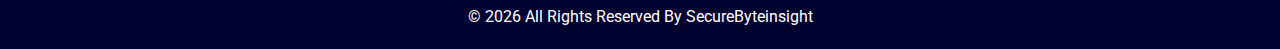
==== commit 28afcd9b: "Add files via upload" ====
--- a/index.html
+++ b/index.html
@@ -62,19 +62,6 @@
                 <a class="nav-link" href="contact.html">Contact Us</a>
               </li>
             </ul>
-            <div class="quote_btn-container">
-              <form class="form-inline">
-                <button class="btn   nav_search-btn" type="submit">
-                  <i class="fa fa-search" aria-hidden="true"></i>
-                </button>
-              </form>
-              <a href="">
-                
-                <span>
-                  
-                </span>
-              </a>
-            </div>
           </div>
         </nav>
       </div>
@@ -96,10 +83,10 @@
                     <p>
                       Your one-stop shop for navigating the exciting world of cybersecurity </p>
                     <div class="btn-box">
-                      <a href="" class="btn-1">
+                      <a href="#purpose-section" class="btn-1">
                         Read More
                       </a>
-                      <a href="" class="btn-2">
+                      <a href="#contact-section" class="btn-2">
                         Contact Us
                       </a>
                     </div>
@@ -129,10 +116,10 @@
                     <p>
                       We are passionate about cyber education and helping others like you get started in this dynamic field</p>
                     <div class="btn-box">
-                      <a href="" class="btn-1">
+                      <a href="#purpose-statement" class="btn-1">
                         Read More
                       </a>
-                      <a href="" class="btn-2">
+                      <a href="#contact-section" class="btn-2">
                         Contact Us
                       </a>
                     </div>
@@ -162,10 +149,10 @@
                     <p>
                       Whether you're new to IT or aiming to specialize in cyber this website is your launchpad to success</p>
                     <div class="btn-box">
-                      <a href="" class="btn-1">
+                      <a href="#resource-section" class="btn-1">
                         Read More
                       </a>
-                      <a href="" class="btn-2">
+                      <a href="#contact-section" class="btn-2">
                         Contact Us
                       </a>
                     </div>
@@ -241,7 +228,7 @@
             <p>
               Explore a treasure trove of learning materials to build your cybersecurity knowledge base.
             </p>
-            <a href="">
+            <a href="service.html">
               Read More
               <i class="fa fa-long-arrow-right" aria-hidden="true"></i>
             </a>
@@ -261,7 +248,7 @@
             <p>
               Navigate the world of cybersecurity certifications. Find the right ones to propel your career forward.
             </p>
-            <a href="">
+            <a href="service.html">
               Read More
               <i class="fa fa-long-arrow-right" aria-hidden="true"></i>
             </a>
@@ -280,7 +267,7 @@
             <p>
               Stay up-to-date on the latest job openings and scholarship opportunities in the cybersecurity and IT sectors
             </p>
-            <a href="">
+            <a href="#cyber-jobs">
               Read More
               <i class="fa fa-long-arrow-right" aria-hidden="true"></i>
             </a>
@@ -297,7 +284,7 @@
 
   <!-- about section -->
 
-  <section class="about_section layout_padding-bottom">
+  <section id="purpose-statement" class="about_section layout_padding-bottom">
     <div class="container  ">
       <div class="row">
         <div class="col-md-6">
@@ -331,7 +318,7 @@
 
 <!-- server section -->
 
-<section class="server_section">
+<section id="cyber-jobs" class="server_section">
   <div class="container ">
     <div class="row">
       <div class="col-md-6">
@@ -369,7 +356,7 @@
 
   <!-- price section -->
 
-  <section class="price_section layout_padding">
+  <section id="resource-section" class="price_section layout_padding">
     <div class="container">
       <div class="heading_container heading_center">
         <h2>
@@ -582,7 +569,7 @@
   <!-- end client section -->
 
   <!-- contact section -->
-  <section class="contact_section layout_padding-bottom">
+  <section id="contact-section" class="contact_section layout_padding-bottom">
     <div class="container">
       <div class="heading_container heading_center">
         <h2>
@@ -592,7 +579,11 @@
       <div class="row">
         <div class="col-md-8 col-lg-6 mx-auto">
           <div class="form_container">
-            <form action="">
+            <form  
+            action="https://formsubmit.co/securebyteinsight@gmail.com" 
+            method="POST"
+            enctype="multipart/form-data"
+            >
               <div>
                 <input type="text" placeholder="Your Name" />
               </div>
@@ -605,11 +596,16 @@
               <div>
                 <input type="text" class="message-box" placeholder="Message" />
               </div>
+               <!-- Hidden Fields for FormSubmit Options -->
+               <input type="hidden" name="_subject" value="New submission!" />
+               <input type="hidden" name="_next" value="https://s3curebyte.github.io/thanks.html" />
+               <input type="hidden" name="_autoresponse" value="Thank you for your message! We will get back to you soon." />
+
               <div class="btn_box ">
                 <button>
                   SEND
                 </button>
-              </div>
+              </div>  
             </form>
           </div>
         </div>
@@ -651,13 +647,13 @@
           </div>
           <div class="info_social">
             <a href="">
-              <i class="fa fa-facebook" aria-hidden="true"></i>
+              <i ></i>
             </a>
             <a href="">
-              <i class="fa fa-twitter" aria-hidden="true"></i>
+              <i ></i>
             </a>
             <a href="">
-              <i class="fa fa-linkedin" aria-hidden="true"></i>
+              <i ></i>
             </a>
             <a href="">
               <i class="fa fa-instagram" aria-hidden="true"></i>
@@ -705,11 +701,9 @@
             Subscribe
           </h4>
           <form action="#">
-            <input type="text" placeholder="Enter email" />
-            <button type="submit">
-              Subscribe
-            </button>
+            <iframe src="https://embeds.beehiiv.com/1d4a4119-55fa-485c-8c44-b07e66e13a84?slim=true" data-test-id="beehiiv-embed" height="52" frameborder="0" scrolling="no" style="margin: 0; border-radius: 0px !important; background-color: transparent;"></iframe>
           </form>
+          <script type="text/javascript" async src="https://embeds.beehiiv.com/attribution.js"></script>
         </div>
       </div>
     </div>
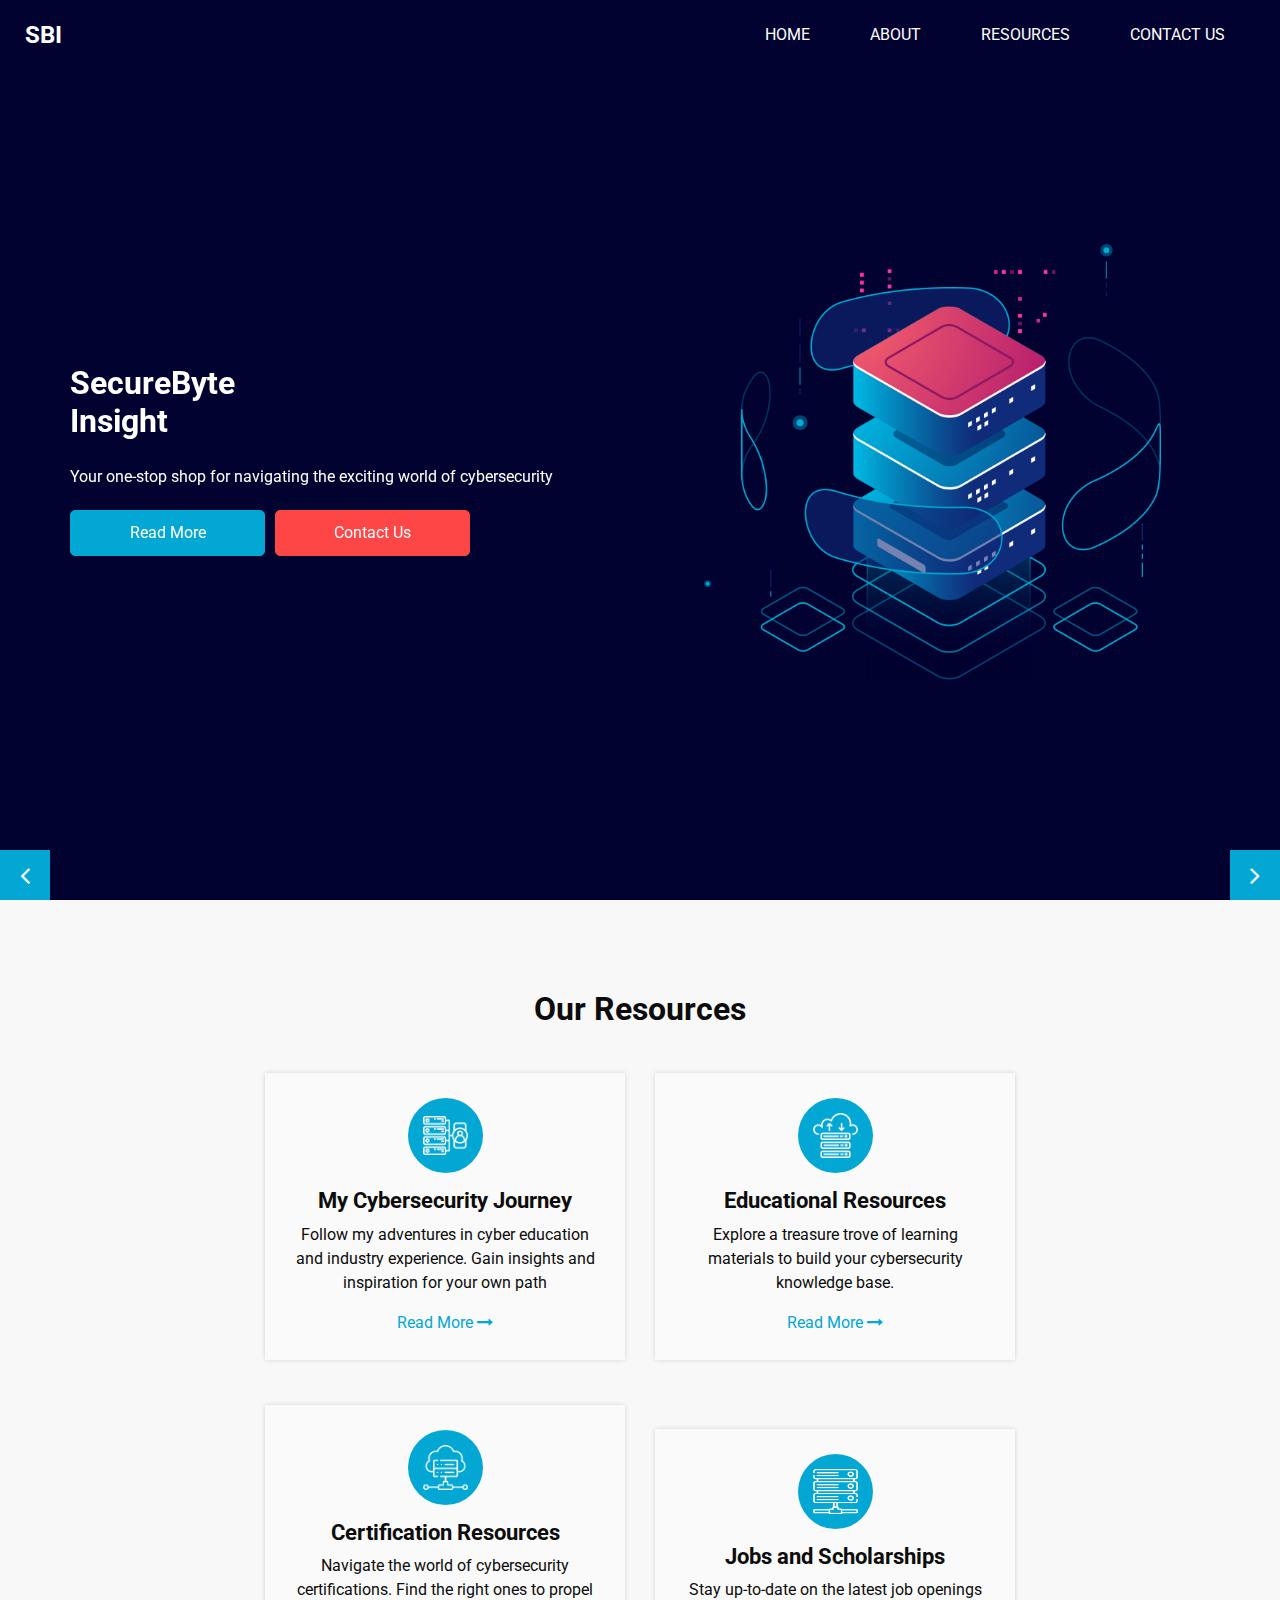
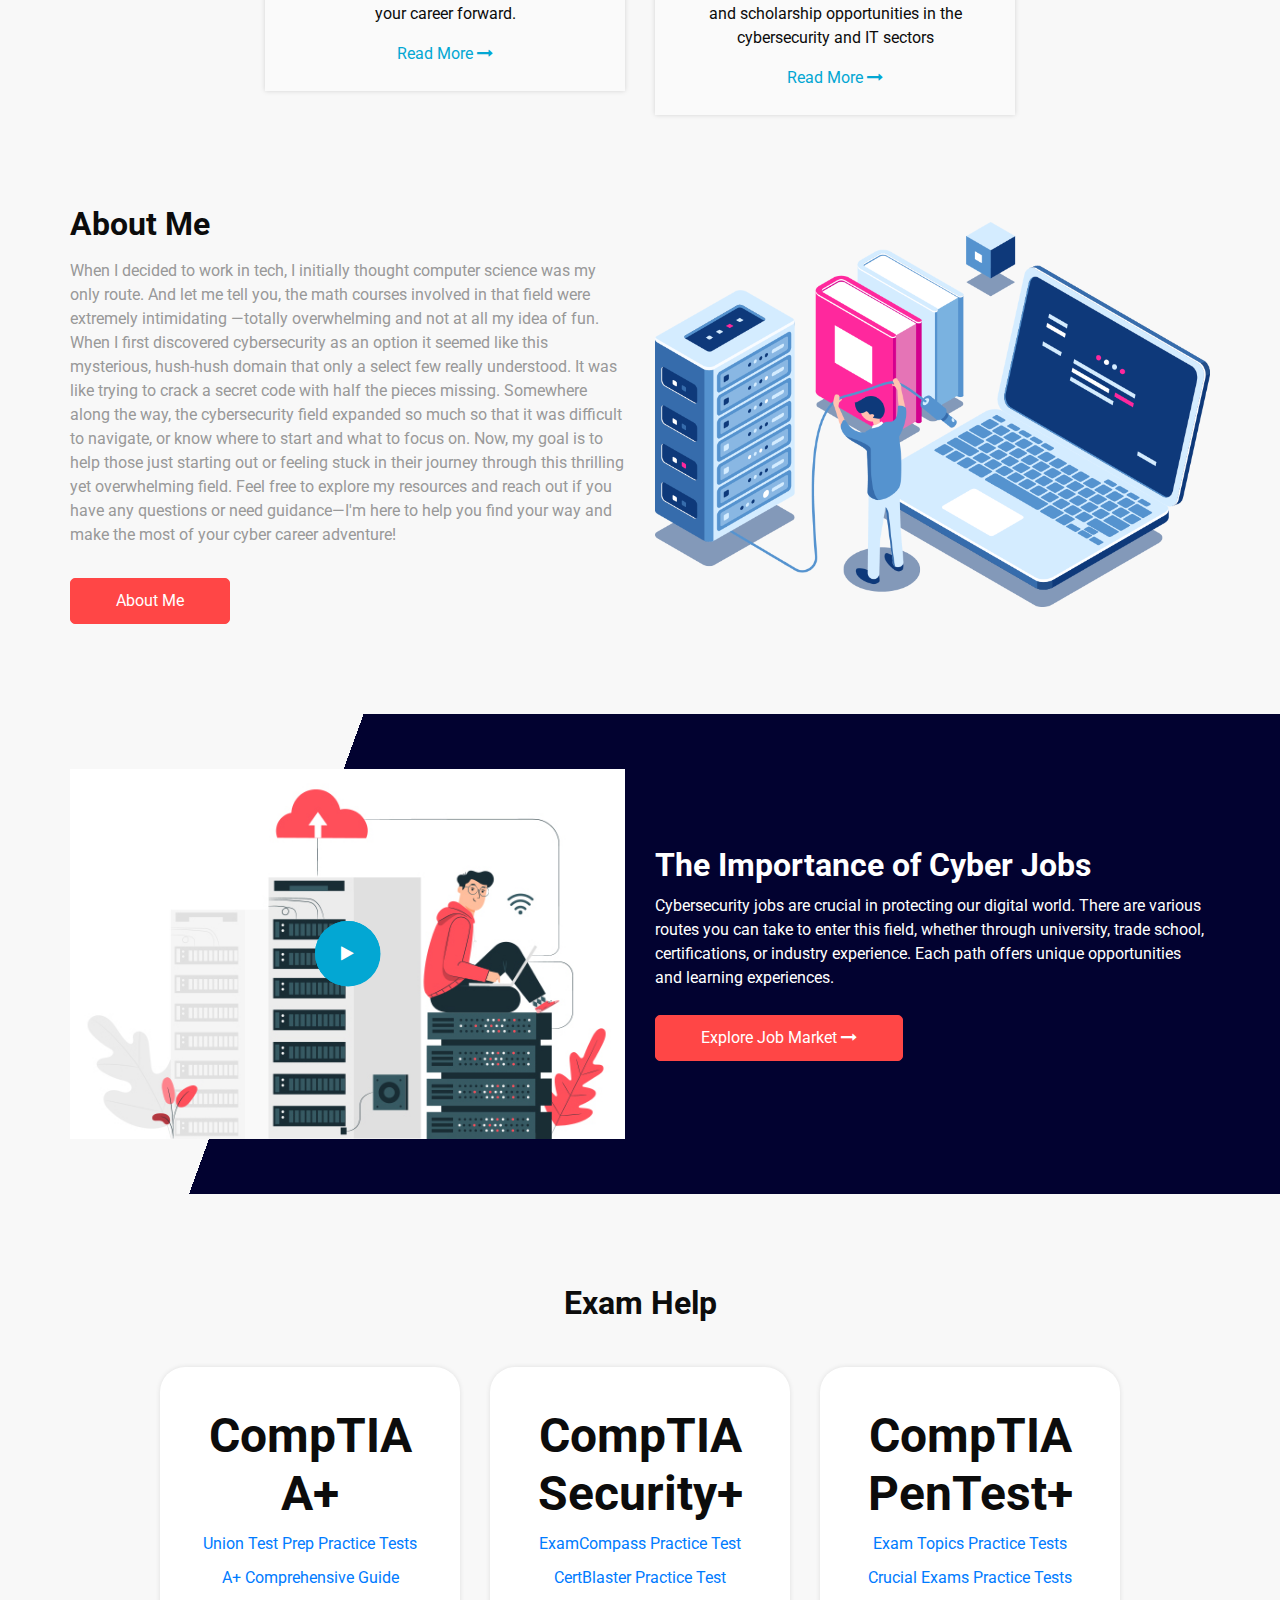
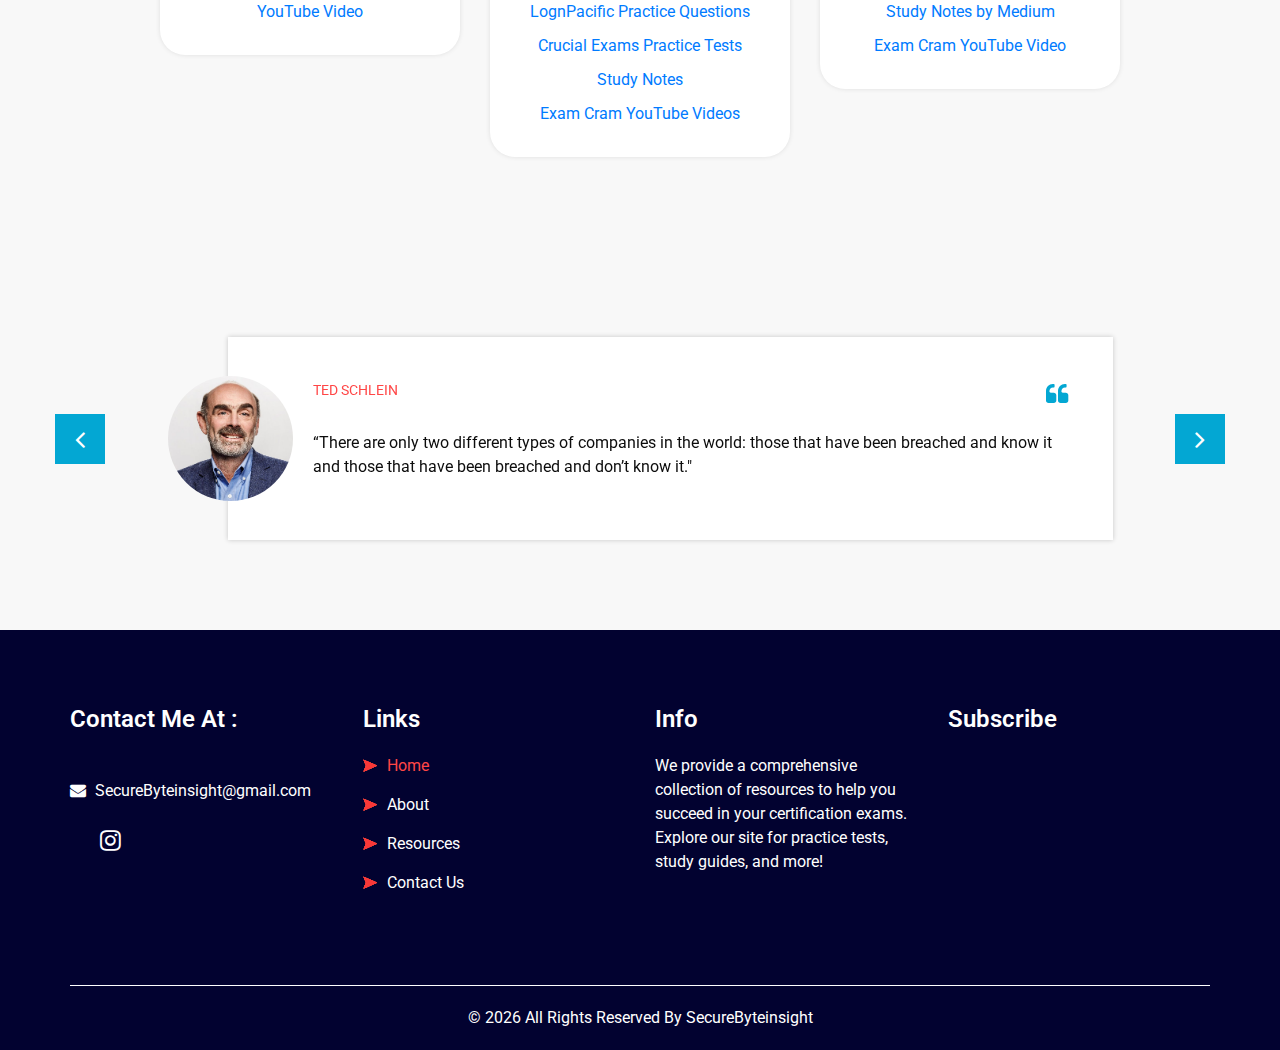
==== commit 514f046b: "Update index.html" ====
--- a/index.html
+++ b/index.html
@@ -568,51 +568,6 @@
   </section>
   <!-- end client section -->
 
-  <!-- contact section -->
-  <section id="contact-section" class="contact_section layout_padding-bottom">
-    <div class="container">
-      <div class="heading_container heading_center">
-        <h2>
-          Get In Touch
-        </h2>
-      </div>
-      <div class="row">
-        <div class="col-md-8 col-lg-6 mx-auto">
-          <div class="form_container">
-            <form  
-            action="https://formsubmit.co/securebyteinsight@gmail.com" 
-            method="POST"
-            enctype="multipart/form-data"
-            >
-              <div>
-                <input type="text" placeholder="Your Name" />
-              </div>
-              <div>
-                <input type="email" placeholder="Your Email" />
-              </div>
-              <div>
-                <input type="text" placeholder="Your Phone" />
-              </div>
-              <div>
-                <input type="text" class="message-box" placeholder="Message" />
-              </div>
-               <!-- Hidden Fields for FormSubmit Options -->
-               <input type="hidden" name="_subject" value="New submission!" />
-               <input type="hidden" name="_next" value="https://s3curebyte.github.io/thanks.html" />
-               <input type="hidden" name="_autoresponse" value="Thank you for your message! We will get back to you soon." />
-
-              <div class="btn_box ">
-                <button>
-                  SEND
-                </button>
-              </div>  
-            </form>
-          </div>
-        </div>
-      </div>
-    </div>
-  </section>
-  <!-- end contact section -->
 
   <!-- info section -->
 
@@ -733,4 +688,4 @@
 
 </body>
 
-</html>+</html>
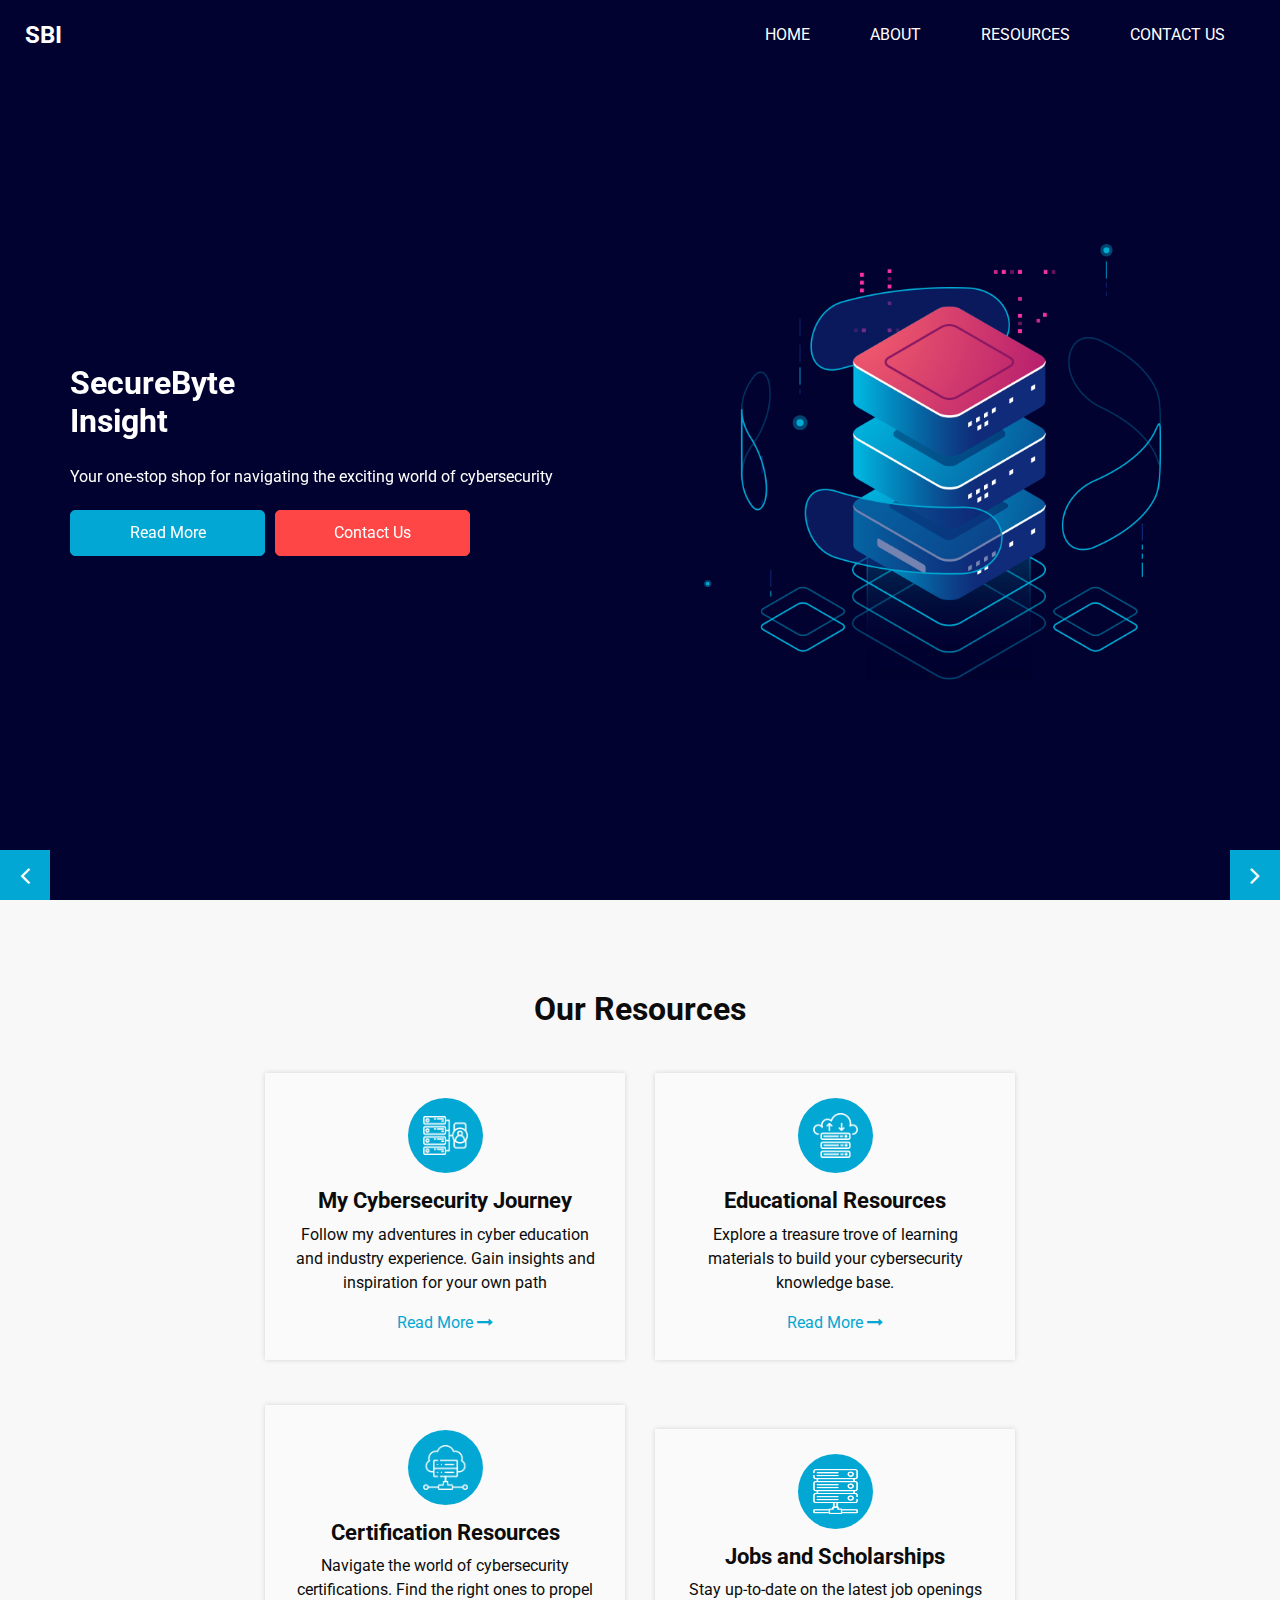
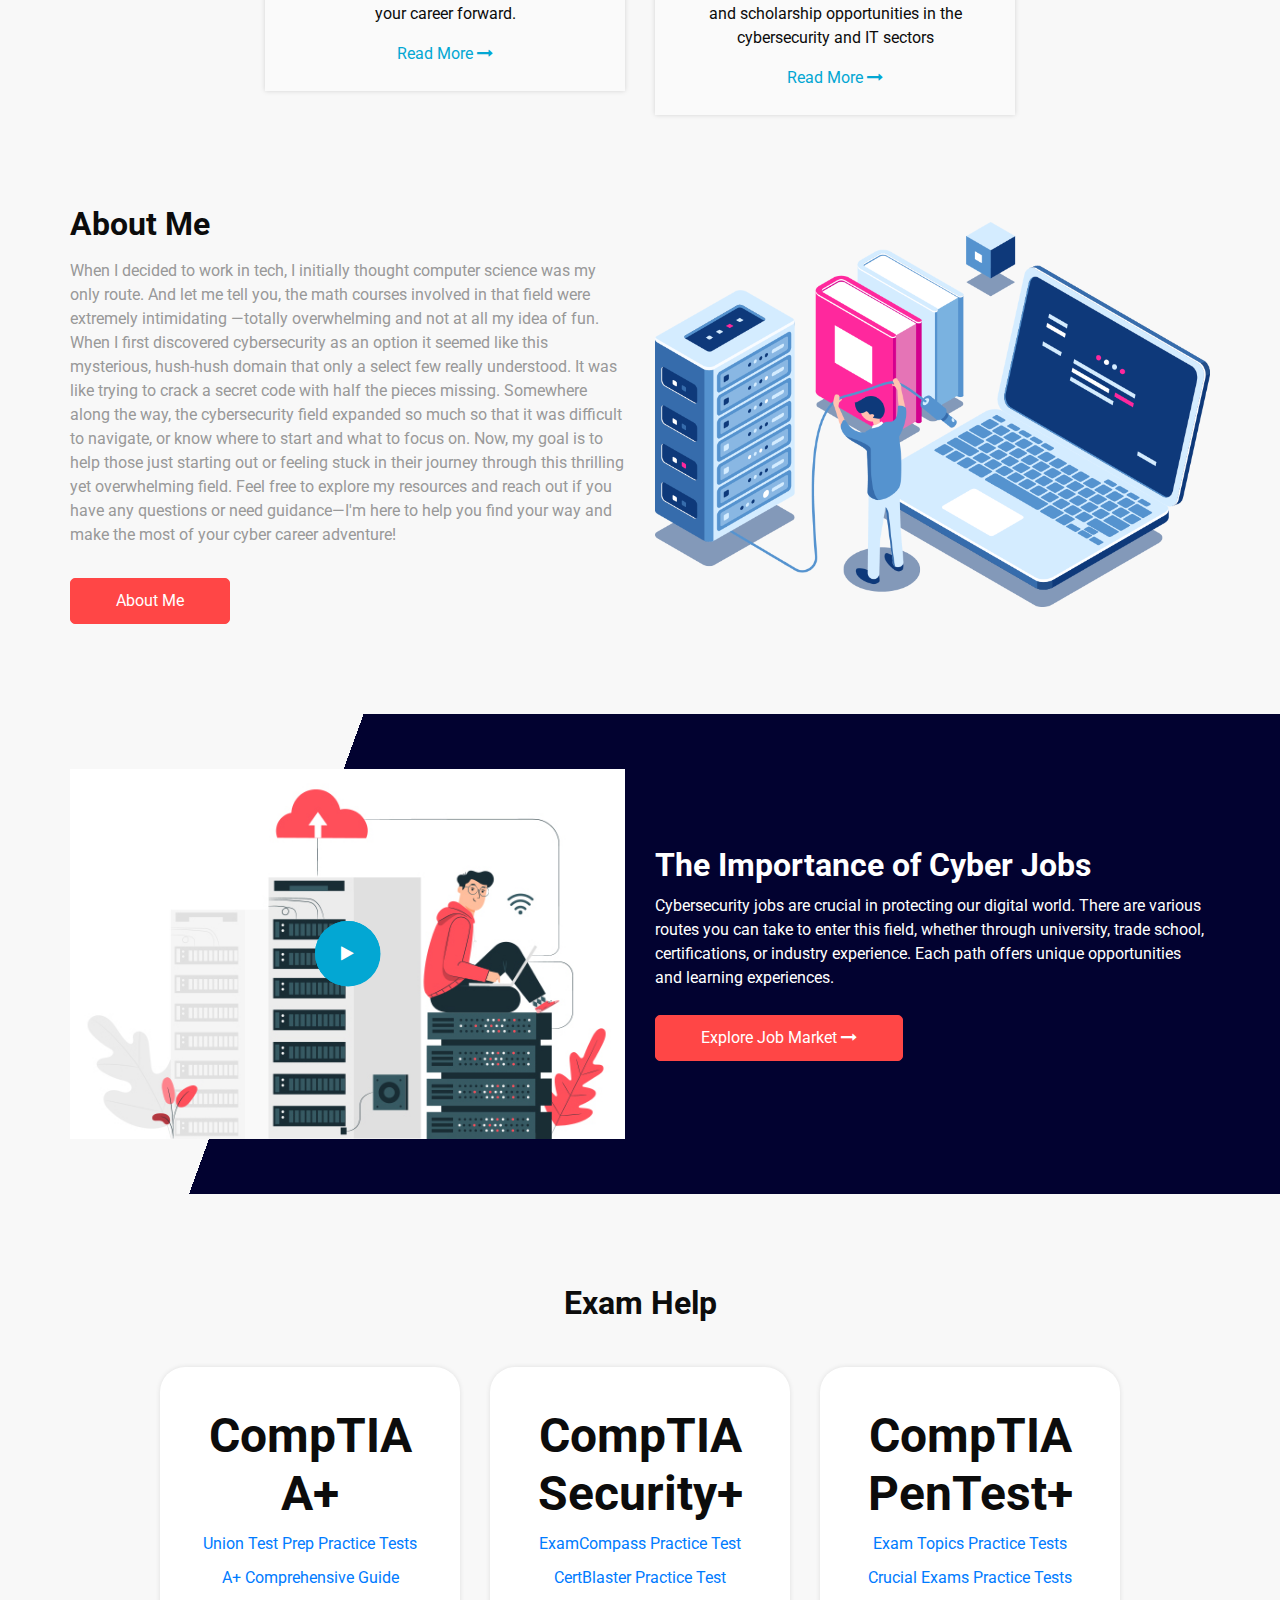
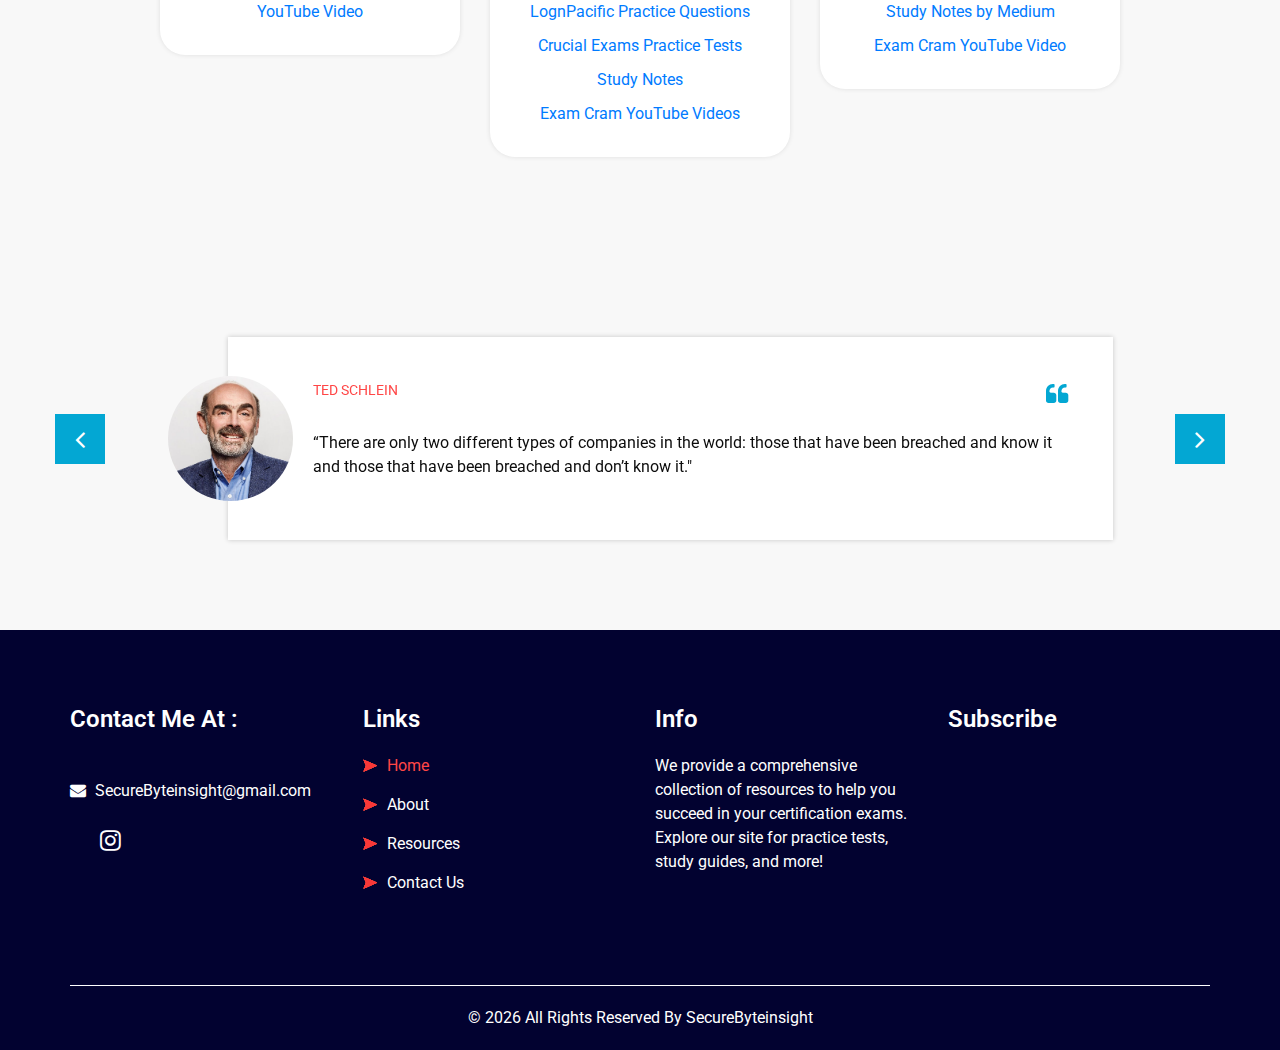
==== commit aa96816b: "Update index.html" ====
--- a/index.html
+++ b/index.html
@@ -83,10 +83,10 @@
                     <p>
                       Your one-stop shop for navigating the exciting world of cybersecurity </p>
                     <div class="btn-box">
-                      <a href="#purpose-section" class="btn-1">
+                      <a href="#purpose-statement" class="btn-1">
                         Read More
                       </a>
-                      <a href="#contact-section" class="btn-2">
+                      <a href="contact.html" class="btn-2">
                         Contact Us
                       </a>
                     </div>
@@ -119,7 +119,7 @@
                       <a href="#purpose-statement" class="btn-1">
                         Read More
                       </a>
-                      <a href="#contact-section" class="btn-2">
+                      <a href="contact.html" class="btn-2">
                         Contact Us
                       </a>
                     </div>
@@ -152,7 +152,7 @@
                       <a href="#resource-section" class="btn-1">
                         Read More
                       </a>
-                      <a href="#contact-section" class="btn-2">
+                      <a href="contact.html" class="btn-2">
                         Contact Us
                       </a>
                     </div>
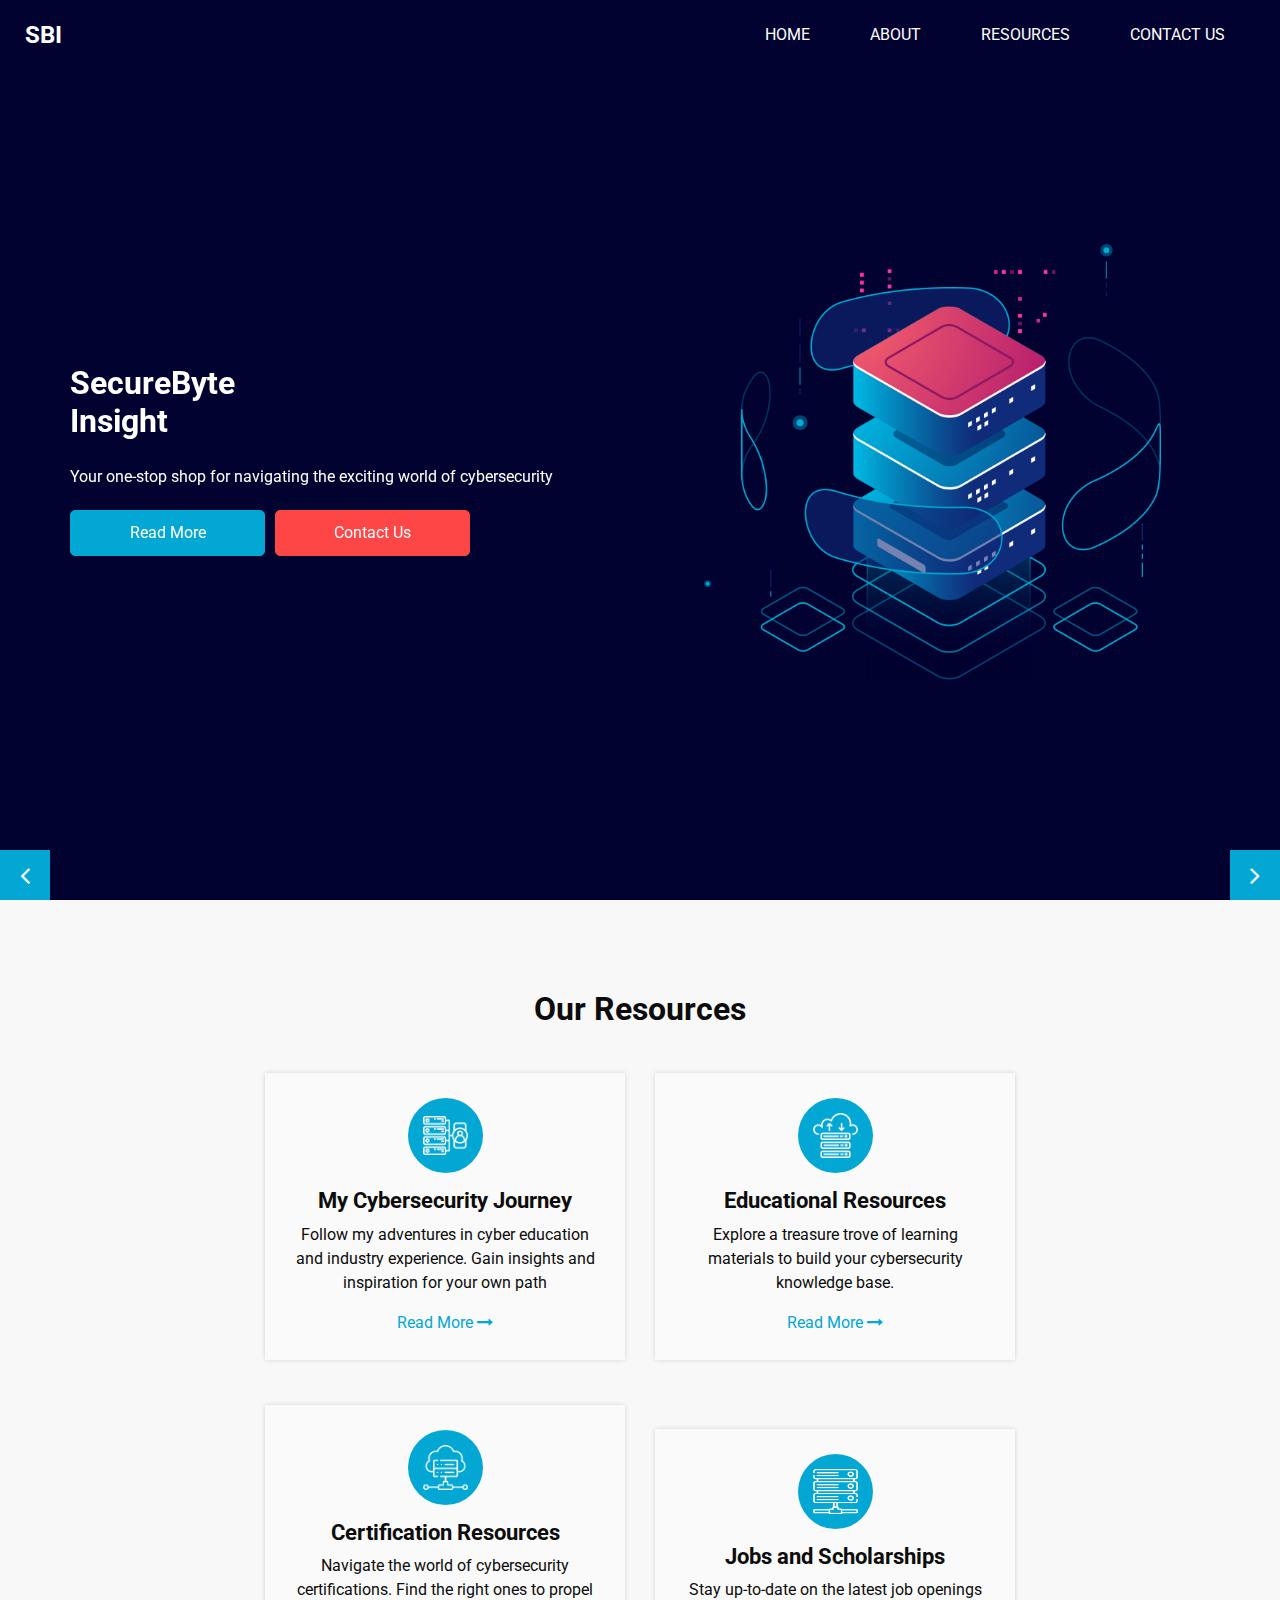
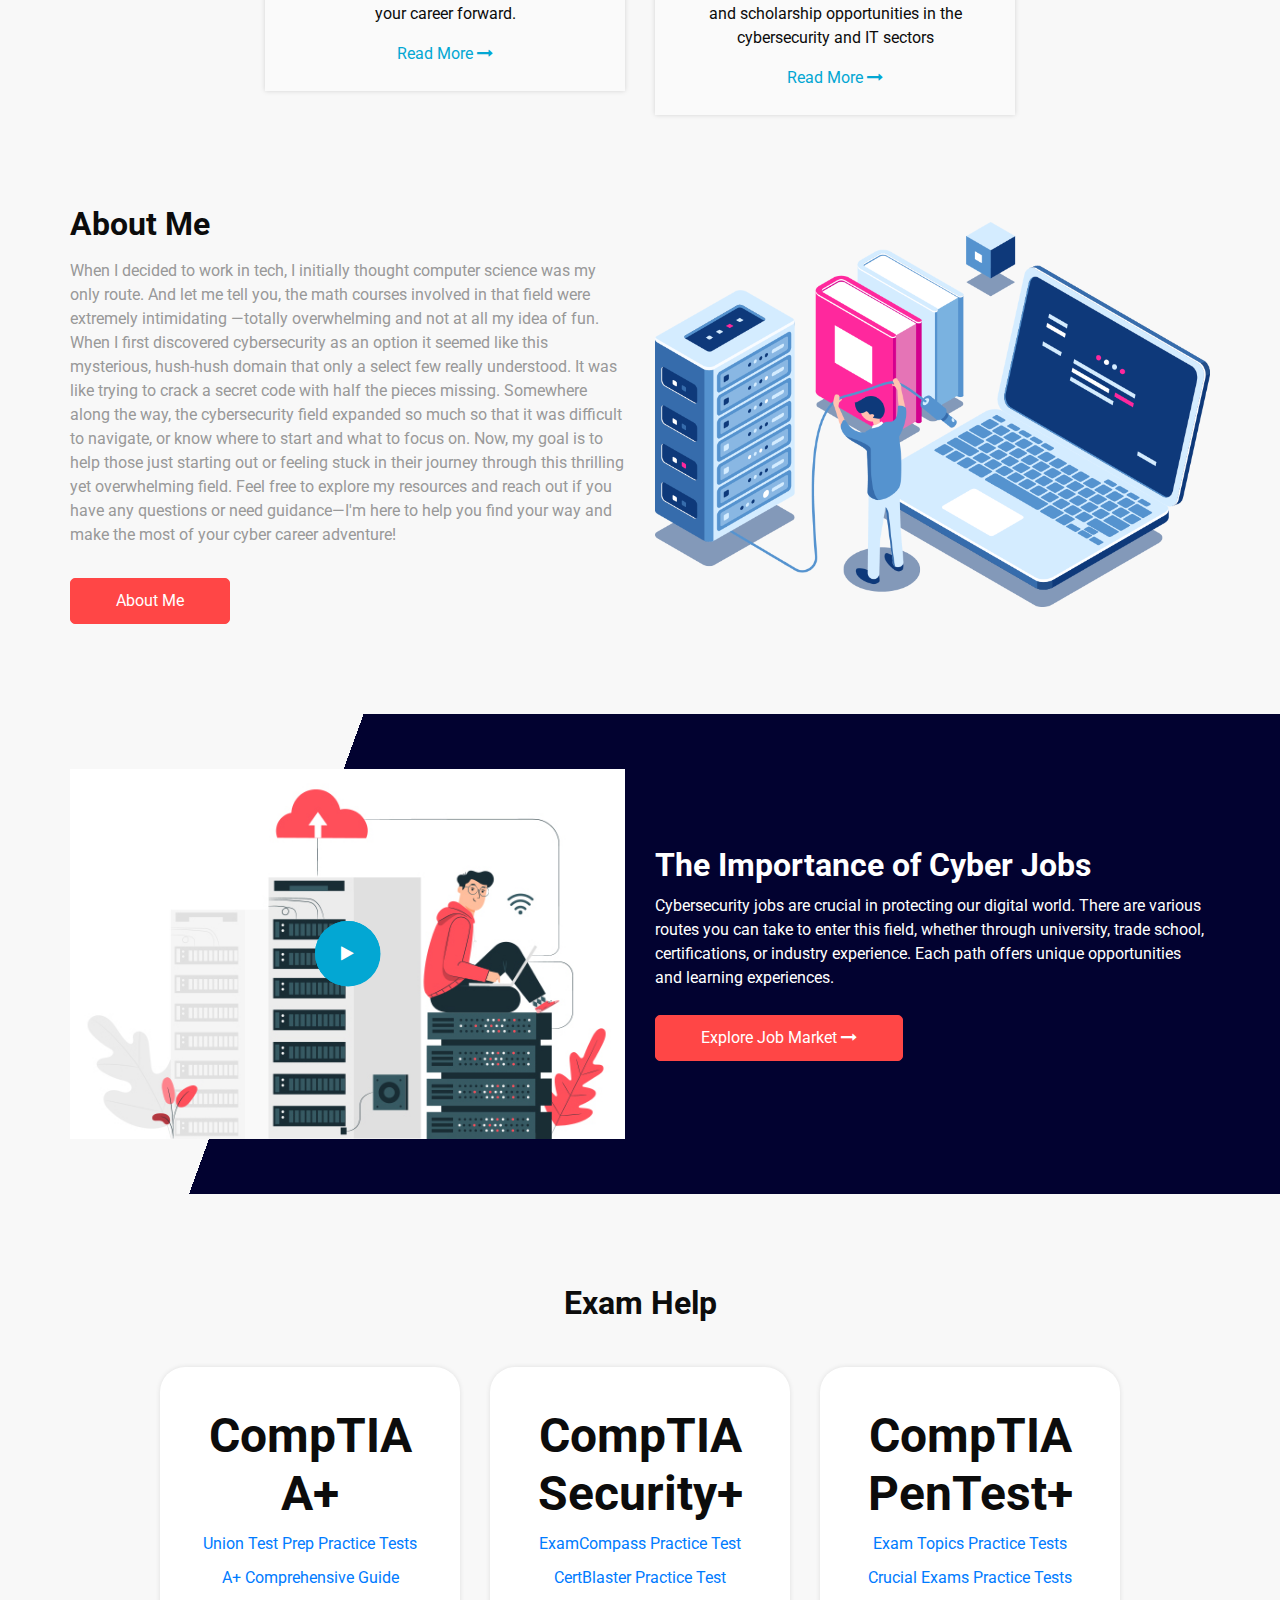
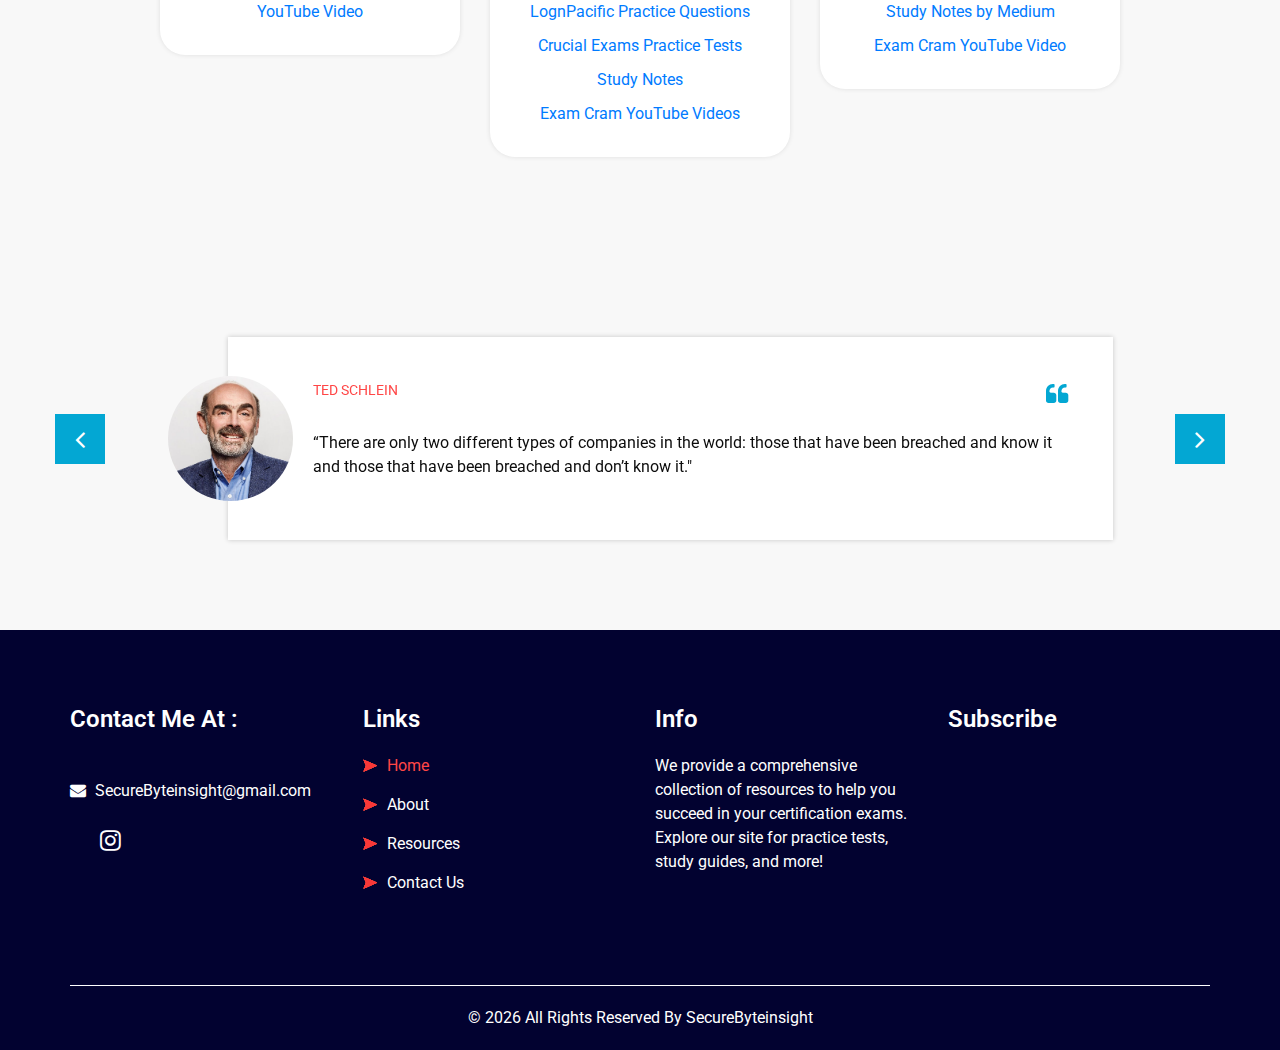
==== commit 51f61ccd: "Update index.html" ====
--- a/index.html
+++ b/index.html
@@ -610,7 +610,7 @@
             <a href="">
               <i ></i>
             </a>
-            <a href="">
+            <a href="https://www.instagram.com/securebyte_insight">
               <i class="fa fa-instagram" aria-hidden="true"></i>
             </a>
           </div>
